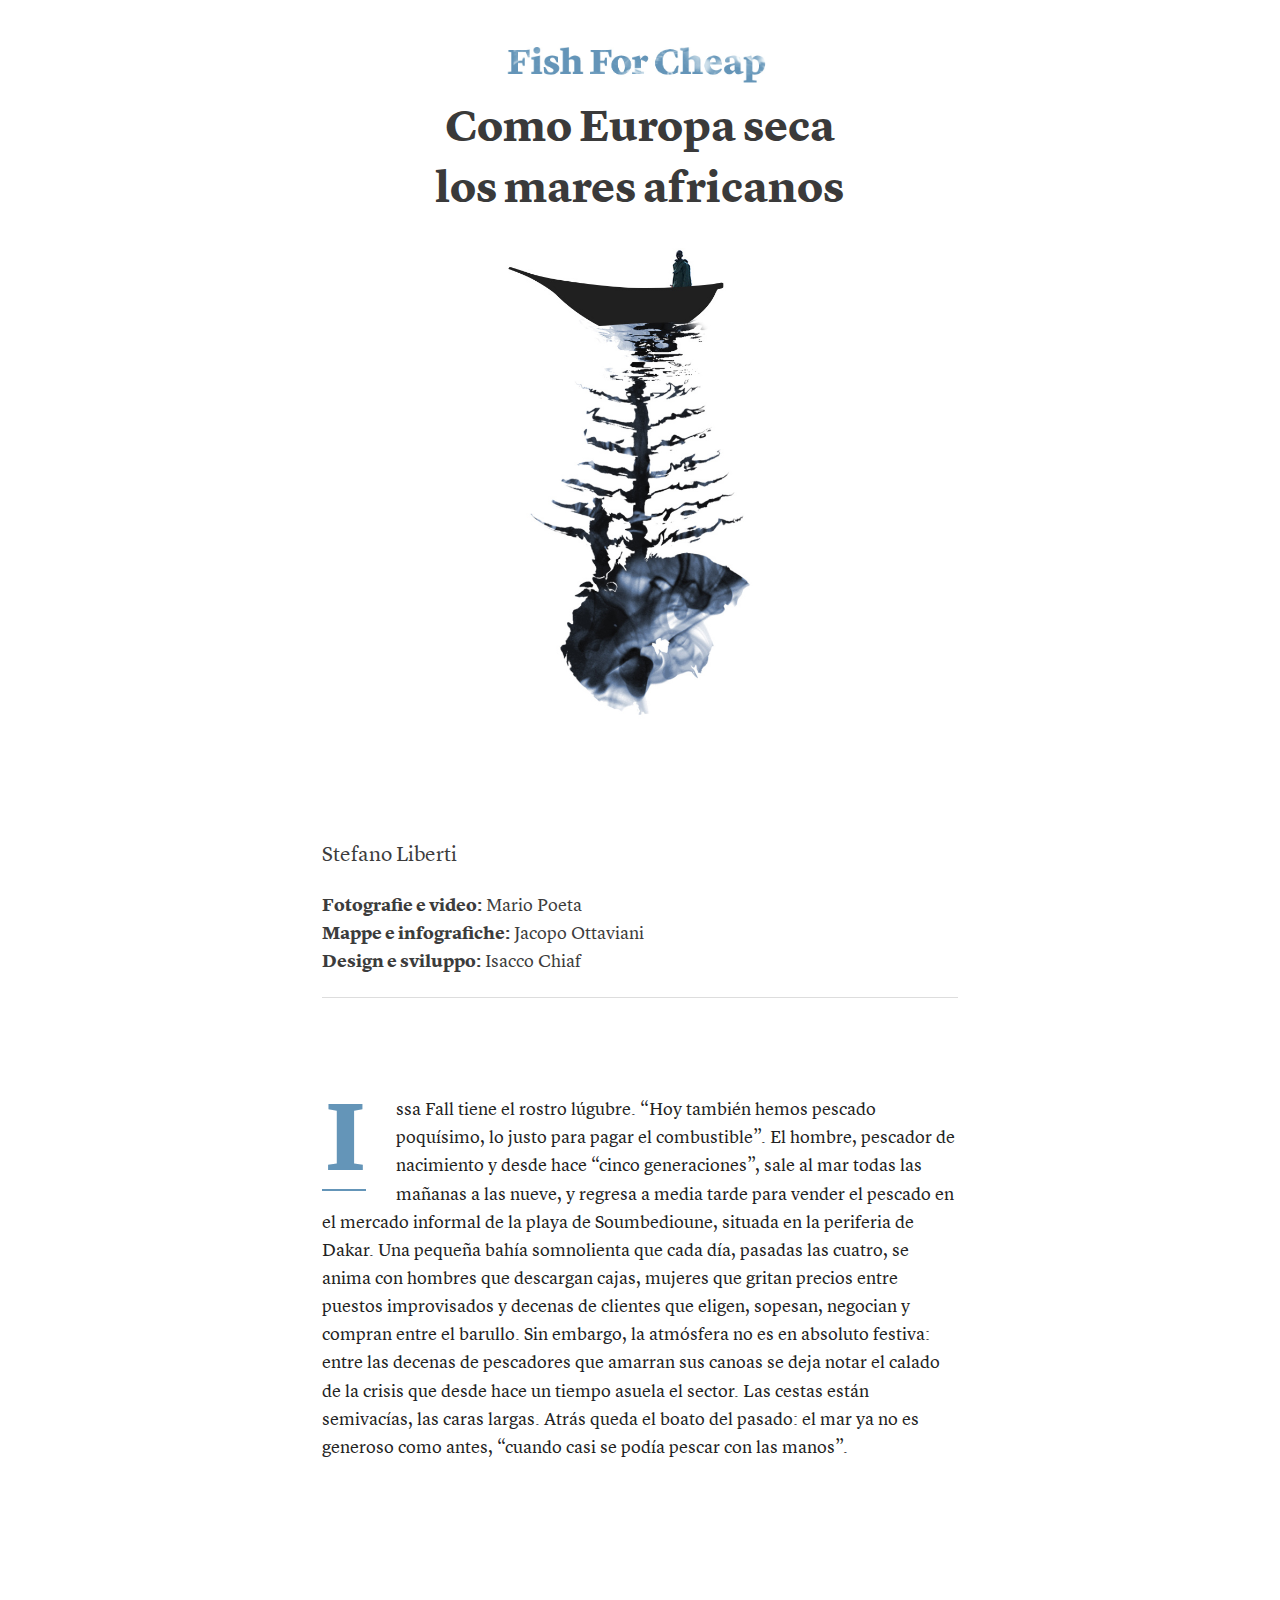
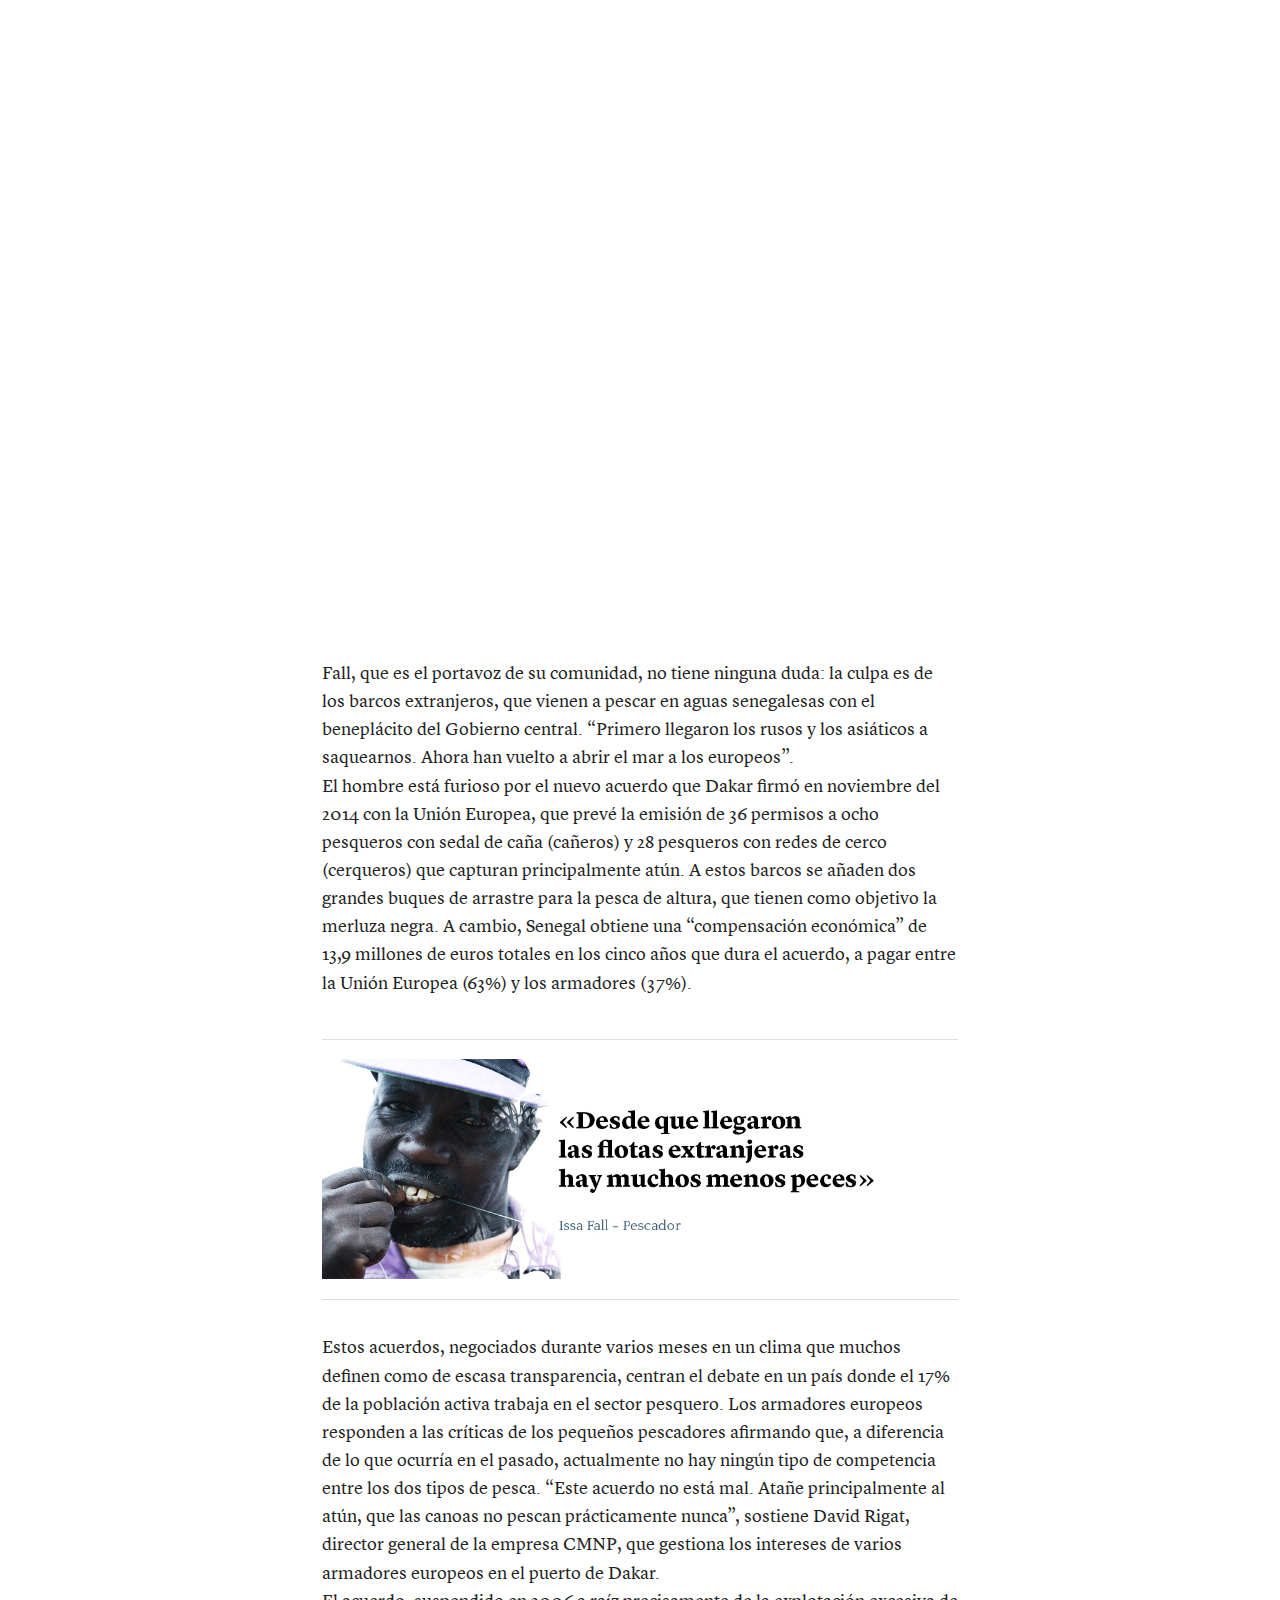
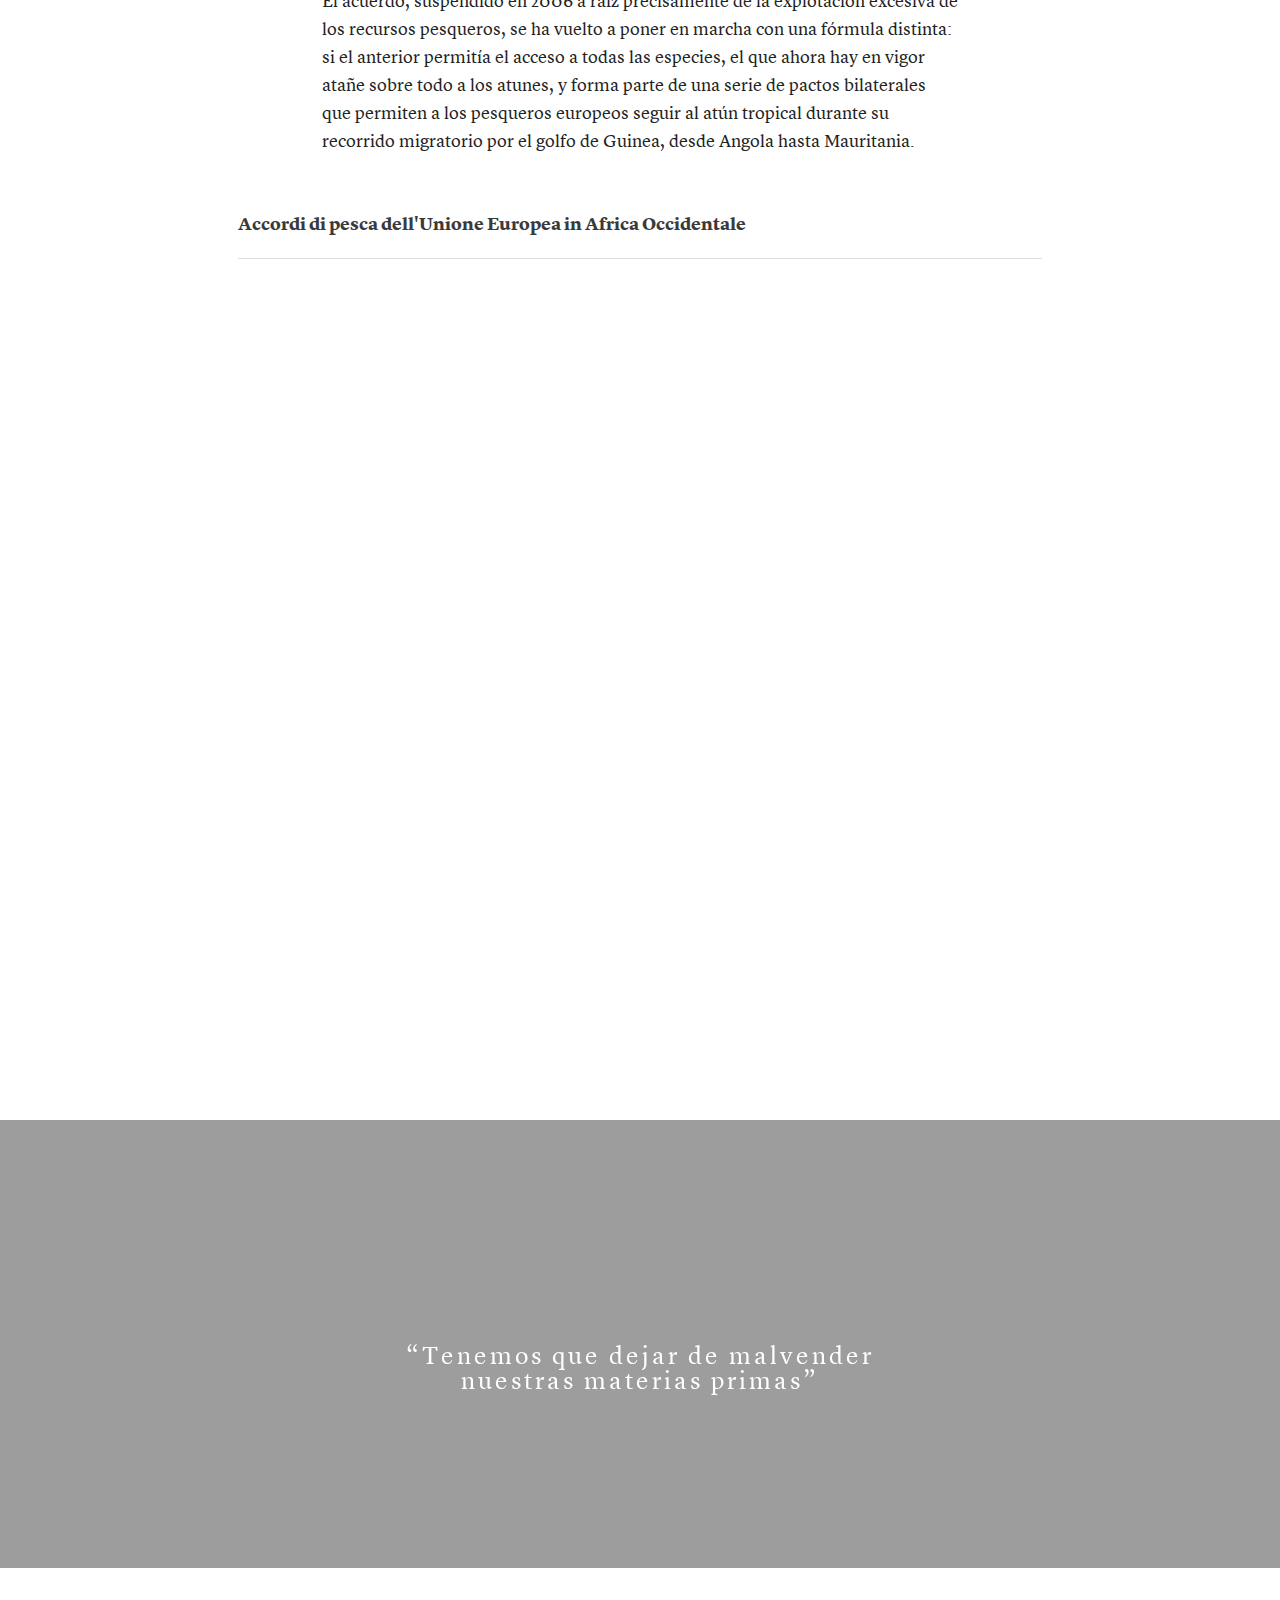
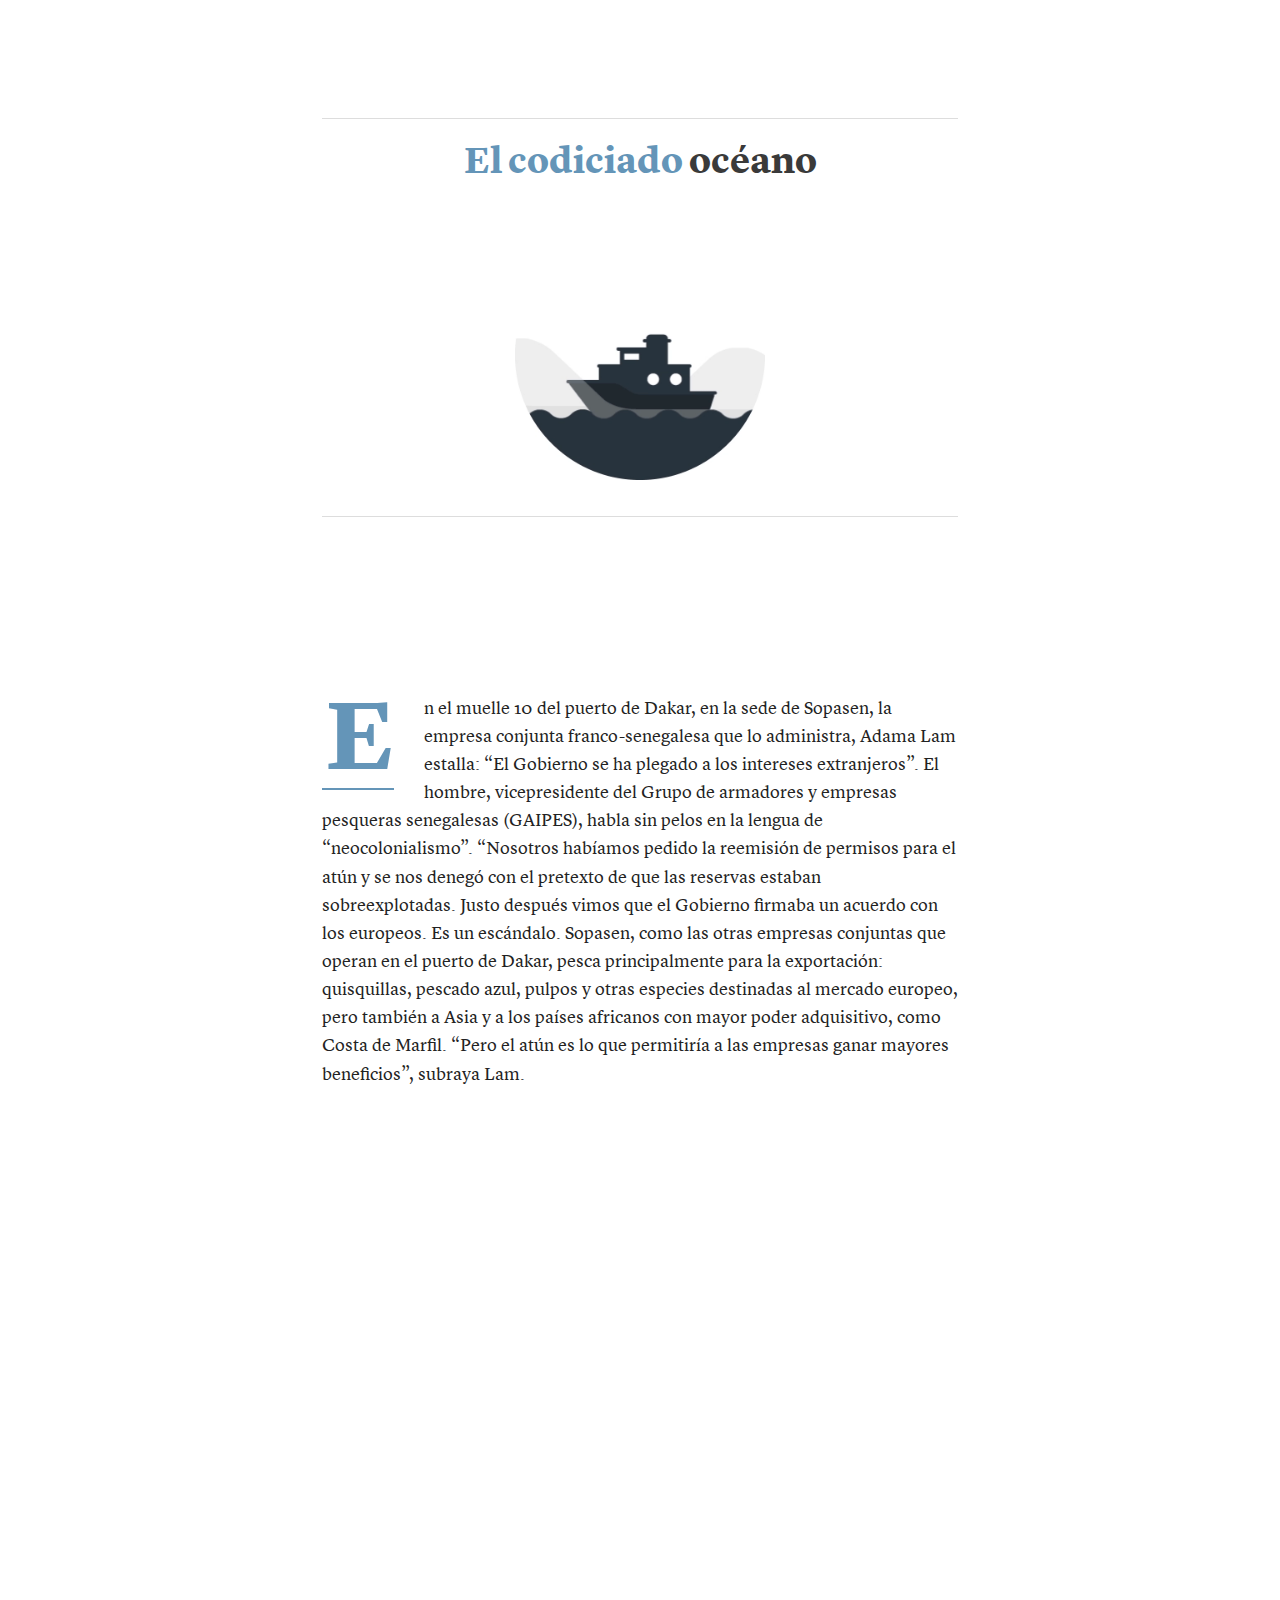
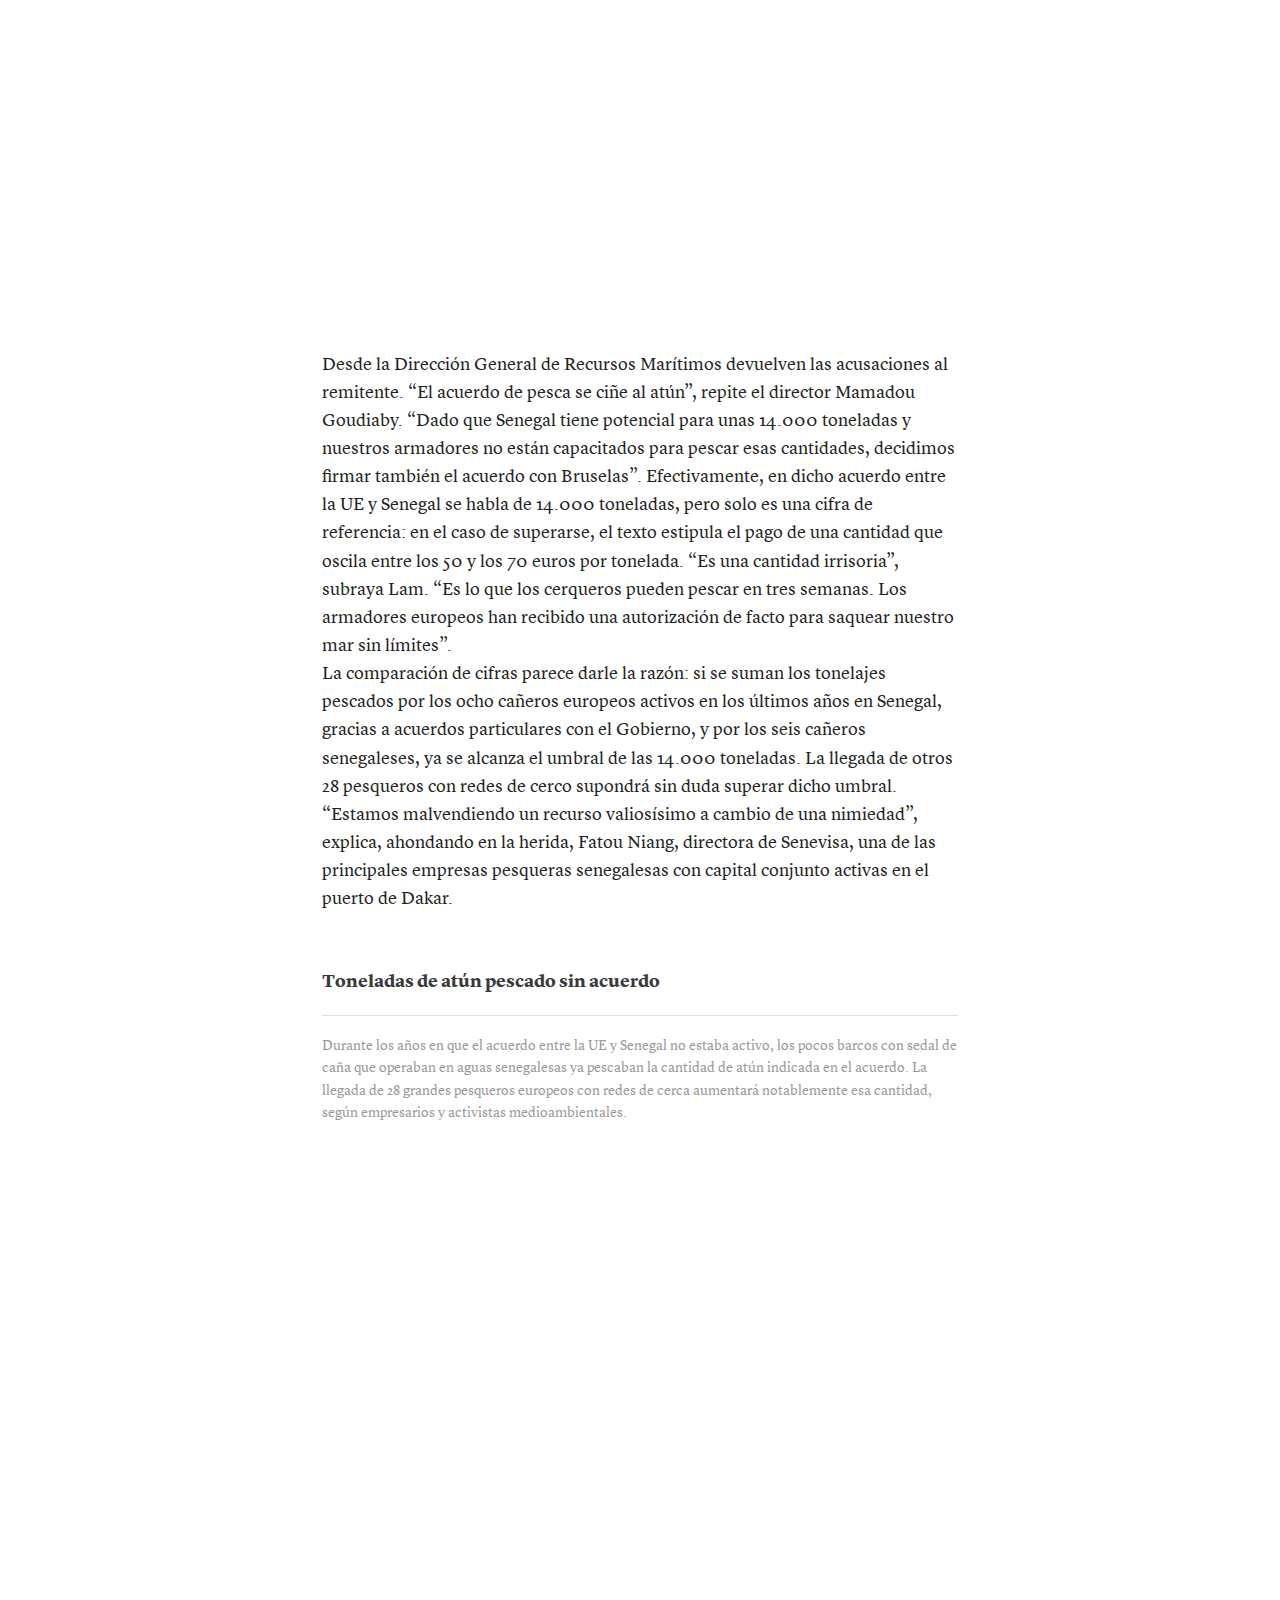
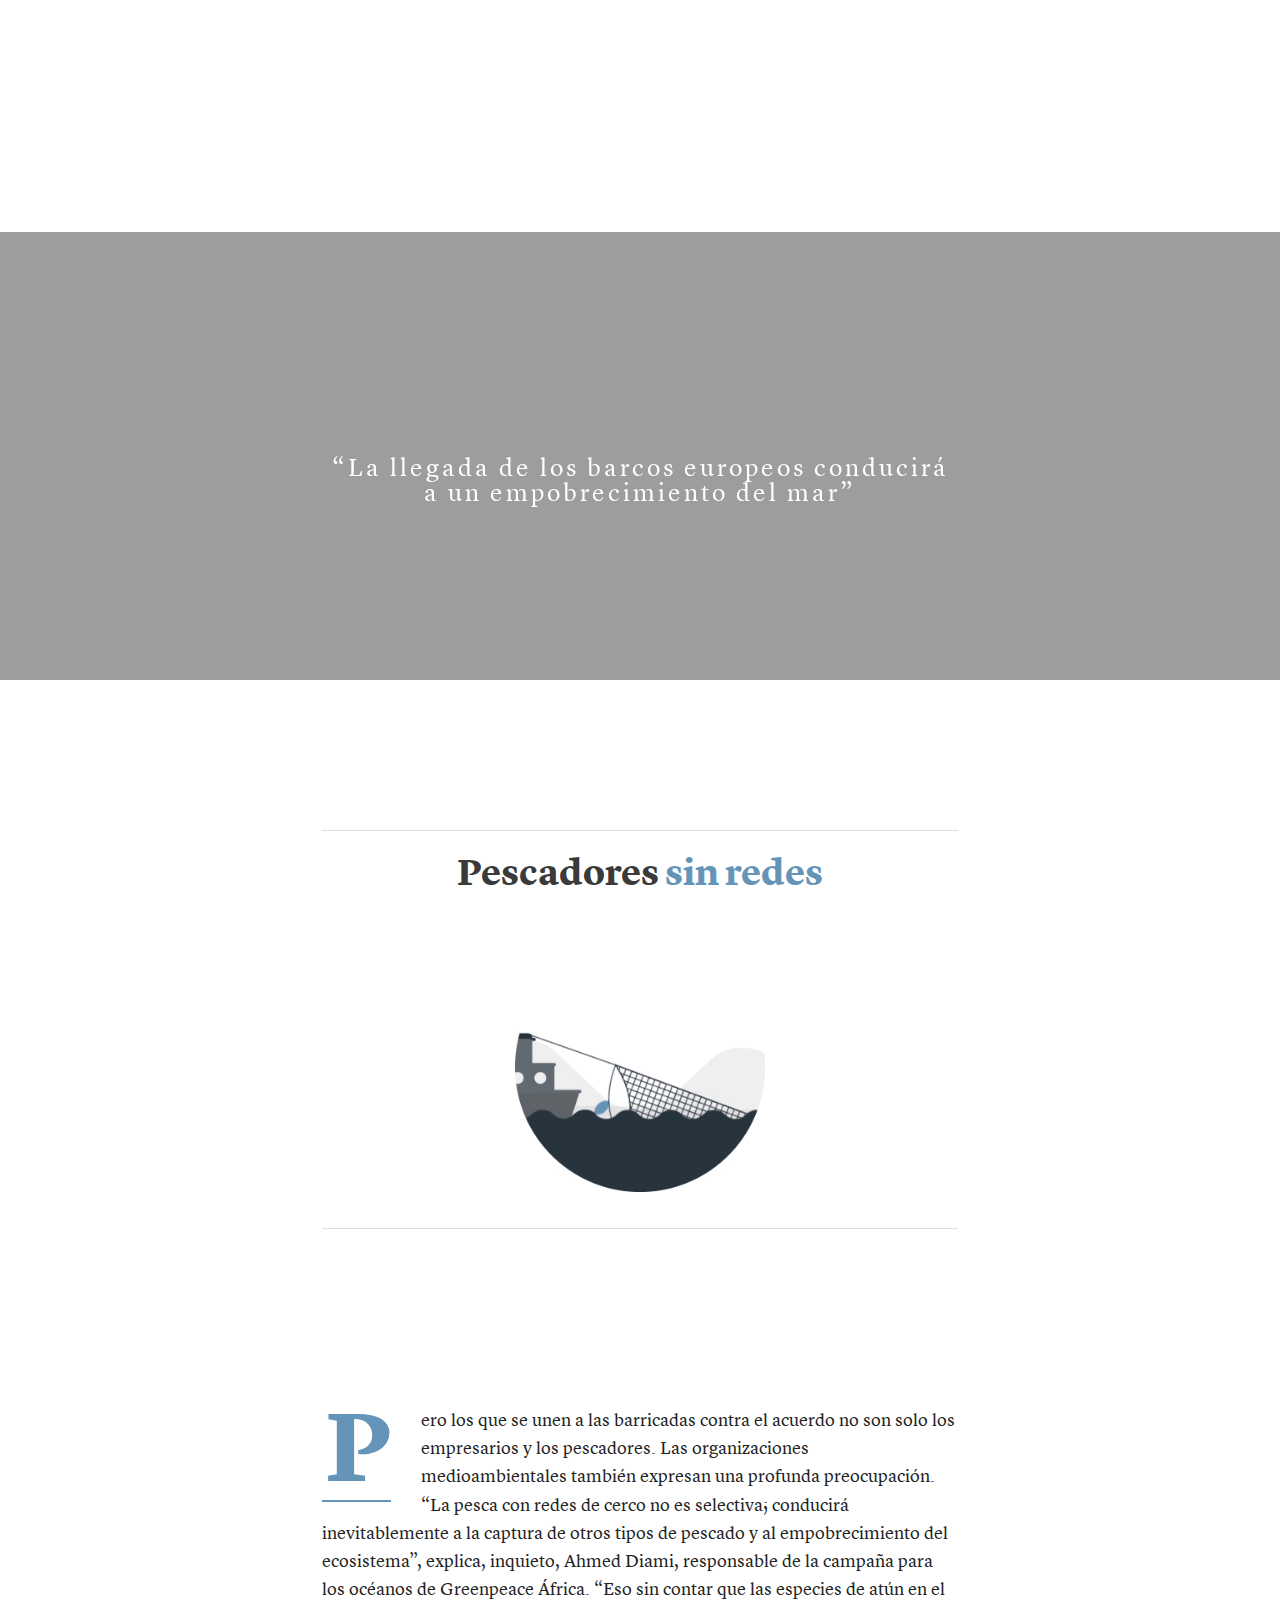
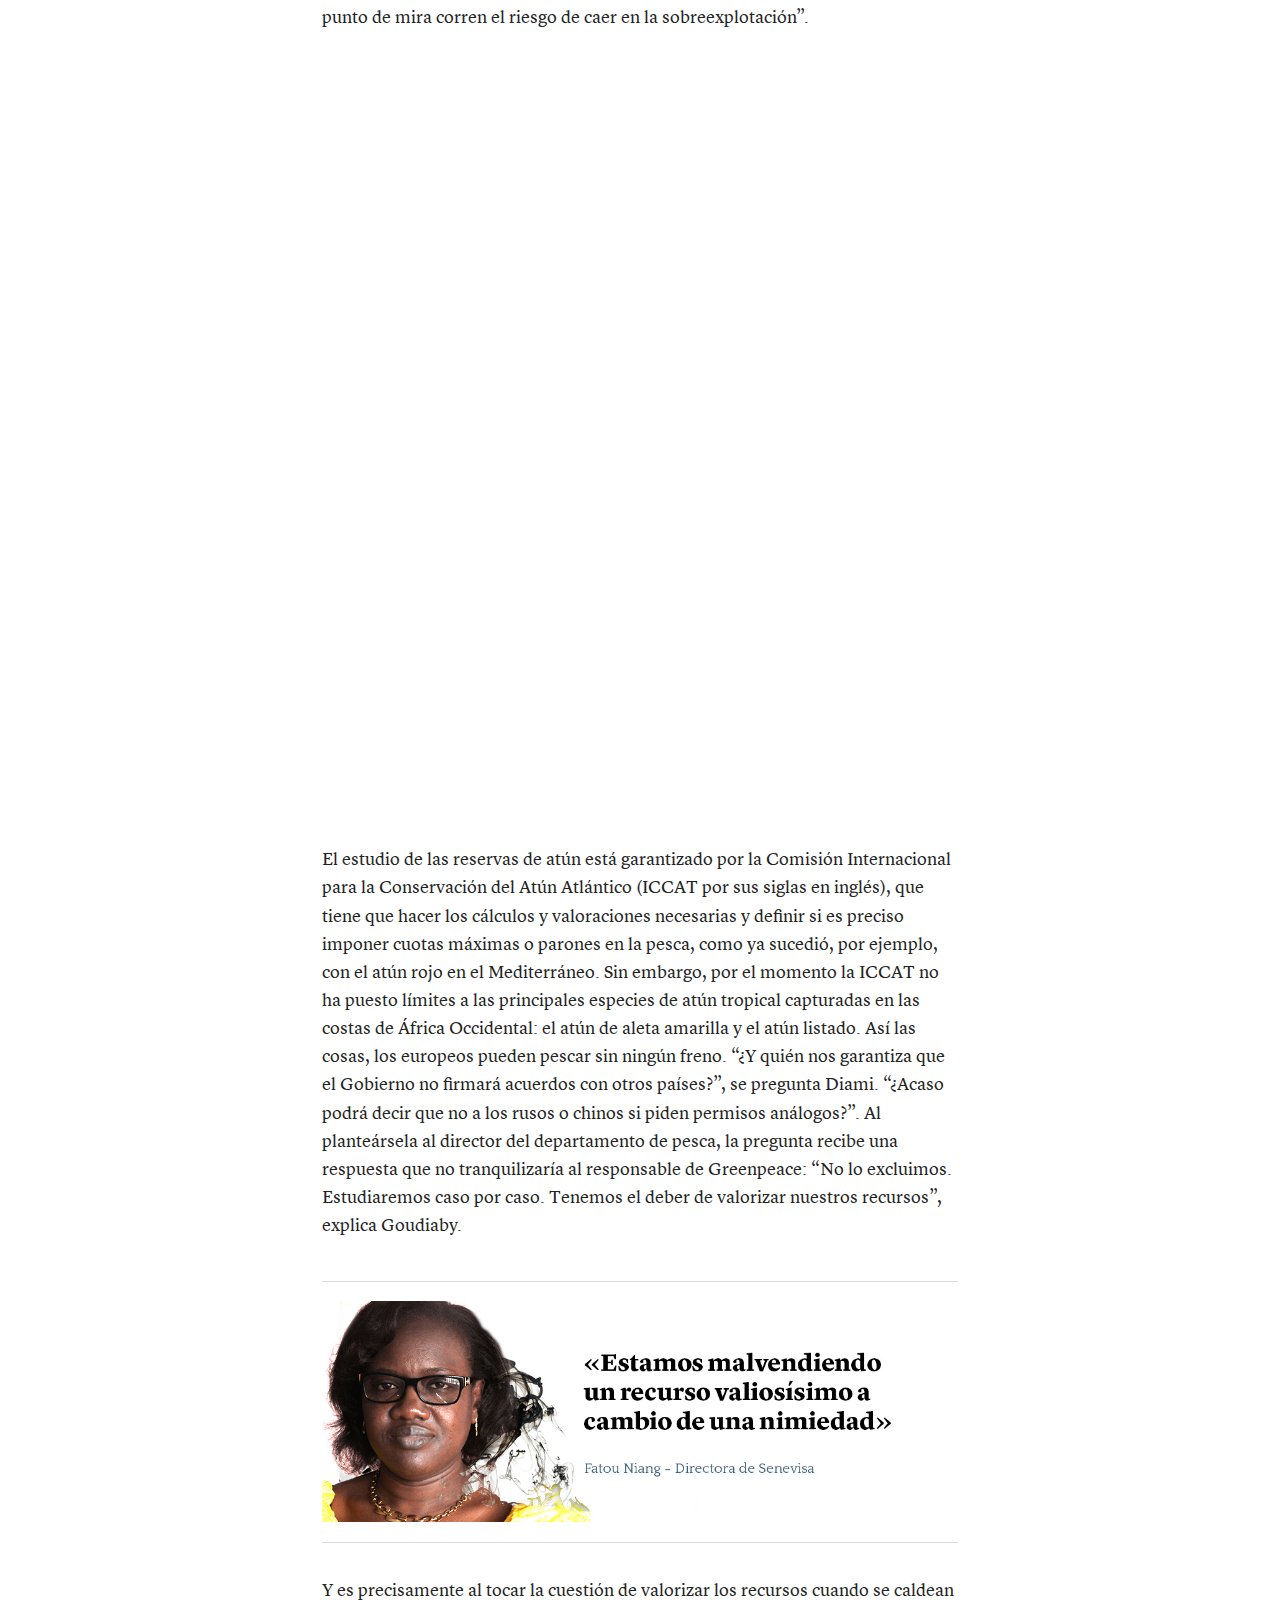
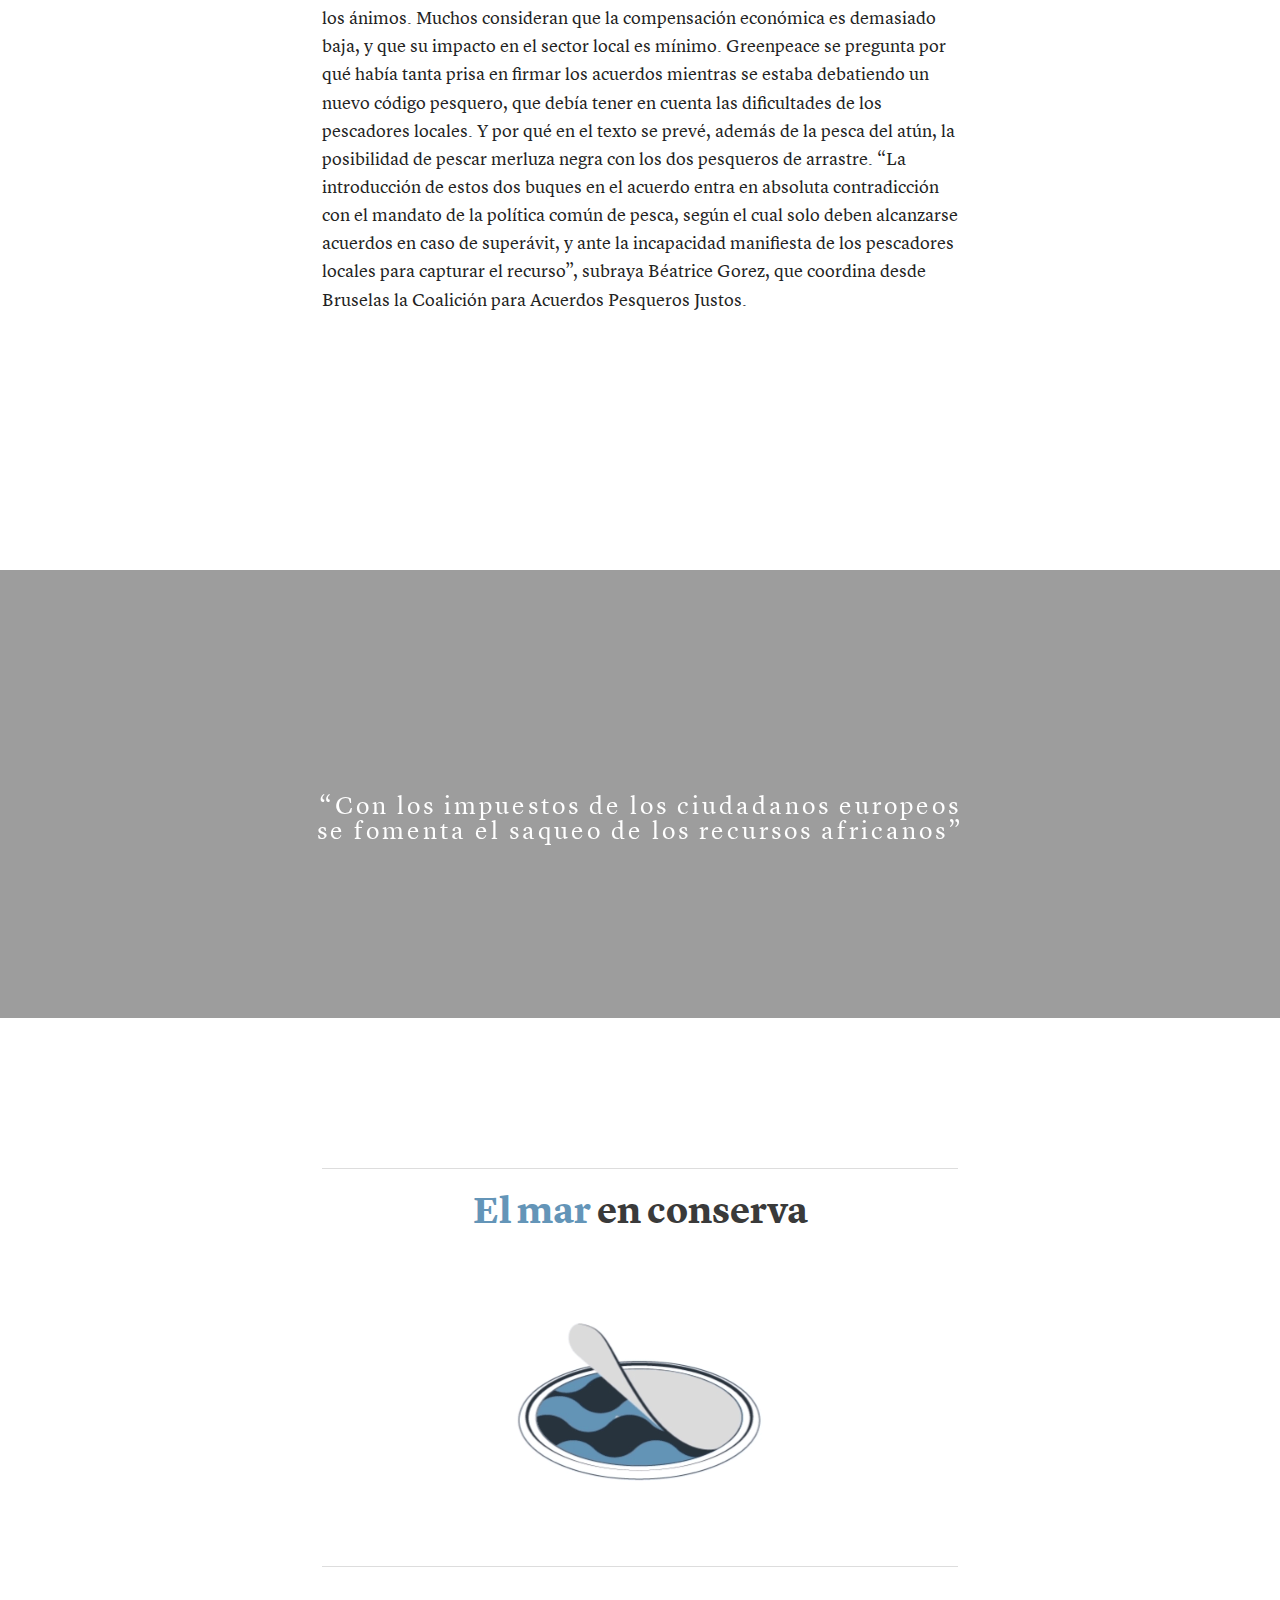
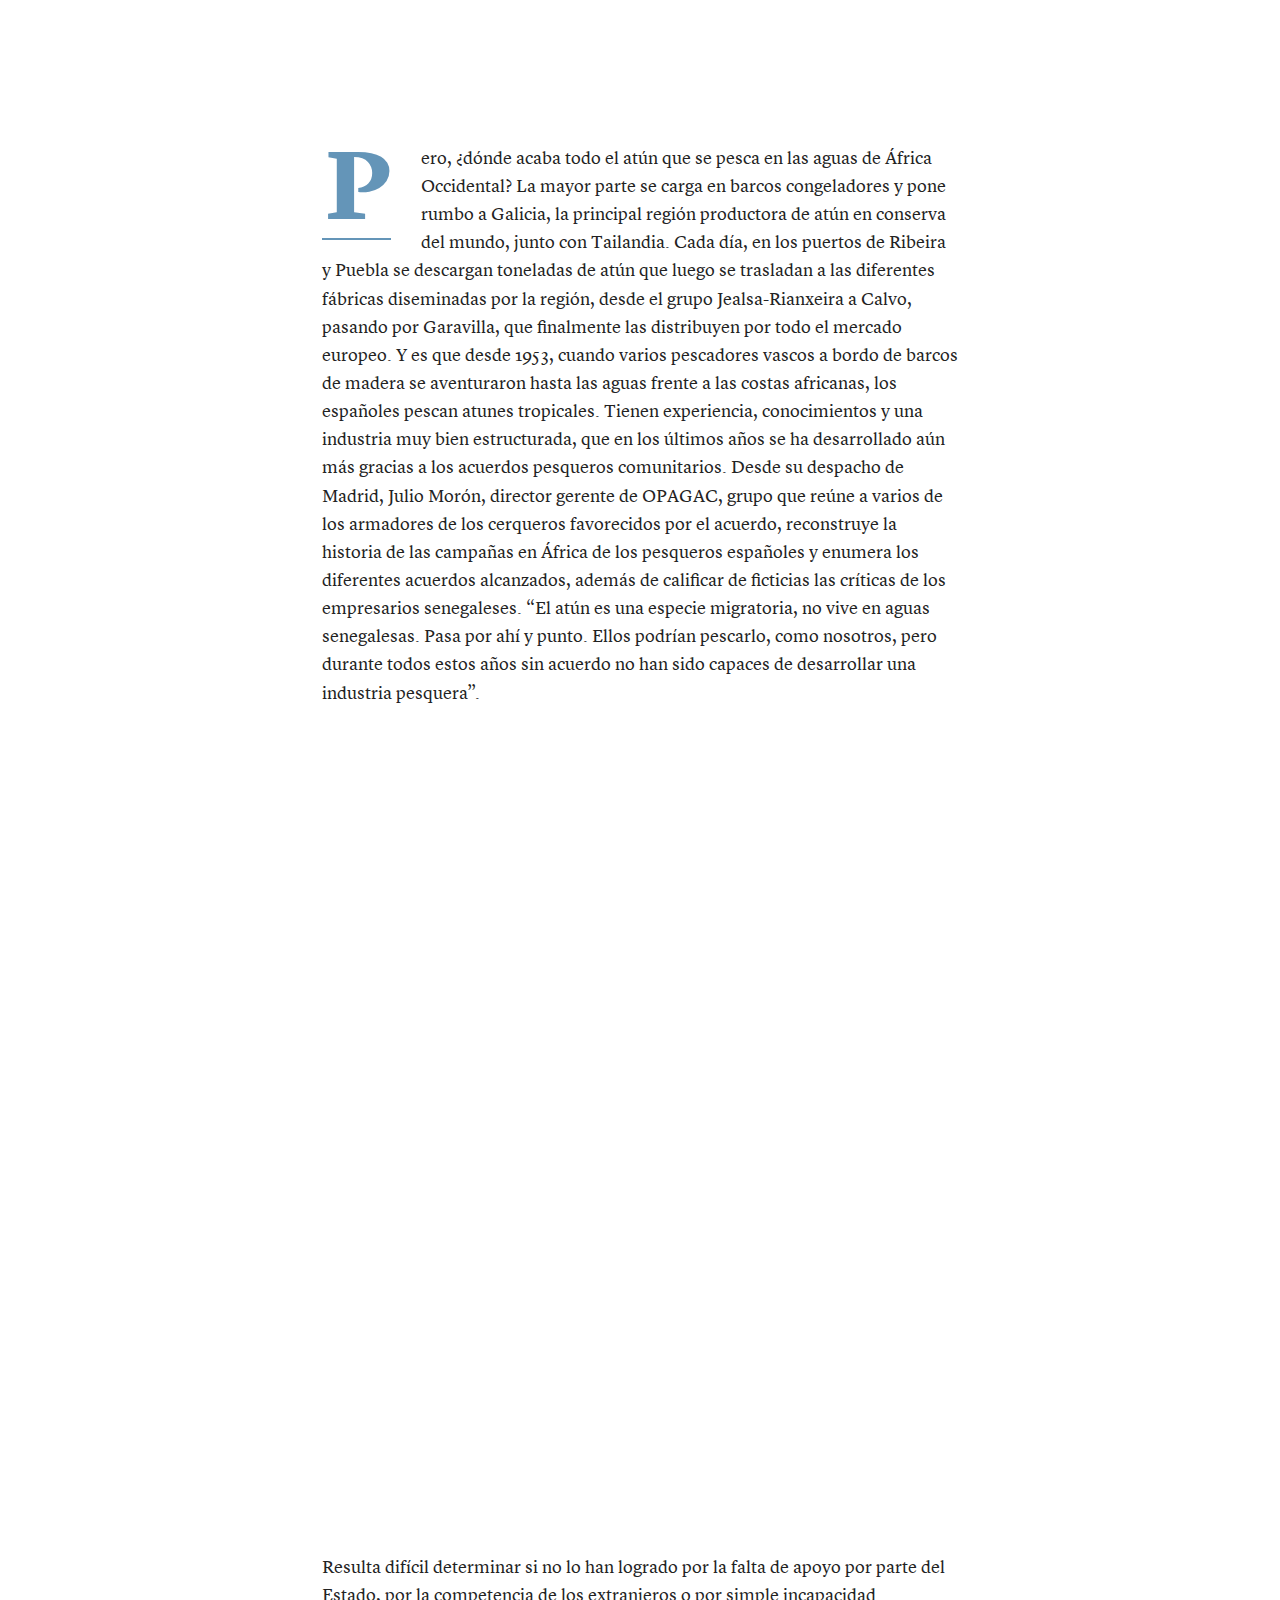
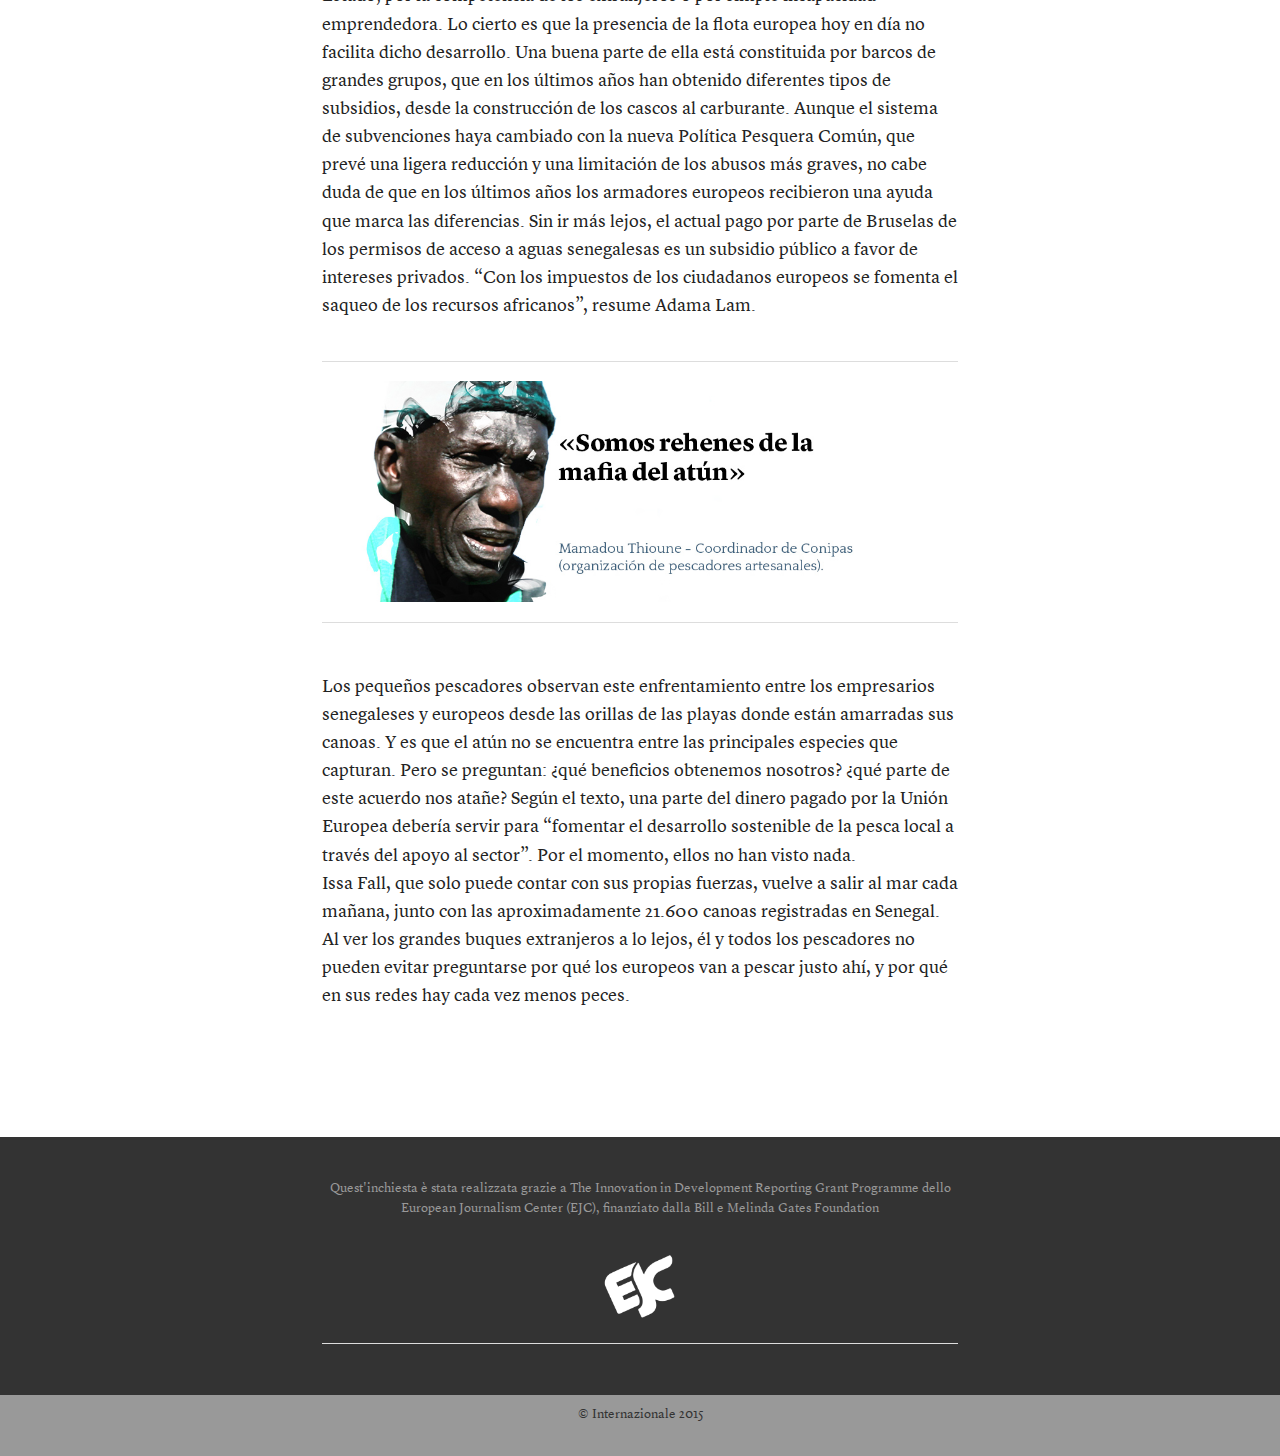
==== esp/index.html @ 4ae790e4 "jhbjhb" ====
<!doctype html>
<html class="no-js" lang="en">

<head>

    <!--[if lt IE 9]>
  	<script src="//cdnjs.cloudflare.com/ajax/libs/html5shiv/3.6.2/html5shiv.js"></script>
  	<script src="//s3.amazonaws.com/nwapi/nwmatcher/nwmatcher-1.2.5-min.js"></script>
  	<script src="//html5base.googlecode.com/svn-history/r38/trunk/js/selectivizr-1.0.3b.js"></script>
  	<script src="//cdnjs.cloudflare.com/ajax/libs/respond.js/1.1.0/respond.min.js"></script>
	<![endif]-->

    <meta charset="utf-8" />
    <meta name="viewport" content="width=device-width, initial-scale=1.0" />





    <title>Fish for Cheap</title>
    <meta name="Title" content="Fish for Cheap" />
    <meta name="og:title" content="Fish for Cheap" />
    <meta name="description" content="Gli accordi di pesca dell'Unione Europea in Africa Occidentale sono contestati sia dai pescatori locali che dagli ambientalisti, che li descrivono come neo-coloniali. Guarda il web-doc Fish for Cheap. Come l'Europa prosciuga i mari africani." />
    <meta name="og:description" content="Gli accordi di pesca dell'Unione Europea in Africa Occidentale sono contestati sia dai pescatori locali che dagli ambientalisti, che li descrivono come neo-coloniali. Guarda il web-doc Fish for Cheap. Come l'Europa prosciuga i mari africani." />
    <meta name="og:image" content="http://static.2014.internazionale.it/webdoc/fish/img/fb_poster.jpg" />
    <link rel="image_src" href="http://static.2014.internazionale.it/webdoc/fish/img/fb_poster.jpg" />
    <meta property="og:url" content="http://www.internazionale.it/webdoc/fish" />
    <meta name="keywords" content="fish,europe,investigation,journalism,grant,ejc,liberti,auvillain,ottaviani,chiaf">
    <meta name="robots" content="index,follow">

    <link rel="stylesheet" href="css/foundation.css" />
    <script src="js/modernizr.js"></script>
    <link href='http://fonts.googleapis.com/css?family=Quattrocento:400,700' rel='stylesheet' type='text/css'>
    <script src="js/jquery.js"></script>

    <link rel="stylesheet" href="css/font-awesome.min.css">
    <link rel="stylesheet" href="css/style.css">
    <link rel="stylesheet" href="css/font/stylesheet.css">
    <link rel="stylesheet" href="css/media-query.css">
    <link href="video-js/video-js.css" rel="stylesheet">
    <script src="video-js/video.js"></script>
    <style type="text/css">
        .vjs-default-skin .vjs-play-progress,
        .vjs-default-skin .vjs-volume-level {
            background-color: #6495b8
        }
        
        .vjs-default-skin .vjs-control-bar {
            font-size: 81%
        }

    </style>
    <script type="text/javascript">
        $(function() {
            $("#tomato01").click(
                function() {
                    $("#block").transition({
                        marginLeft: '5%'
                    }, 1000);
                });

            $("#tomato02").click(
                function() {
                    $("#block").transition({
                        marginLeft: '30%'
                    }, 1000);
                });

            $("#tomato03").click(
                function() {
                    $("#block").transition({
                        marginLeft: '55%'
                    }, 1000);
                });

            $("#tomato04").click(
                function() {
                    $("#block").transition({
                        marginLeft: '80%'
                    }, 1000);
                });
        });



        $(function() {
            var bar = $('#headerSlideContainer');
            var top = bar.css('top');
            $(window).scroll(function() {
                if ($(this).scrollTop() > 500) {
                    bar.stop().animate({
                        'top': '0px'
                    }, 500);
                } else {
                    bar.stop().animate({
                        'top': top
                    }, 500);
                }
            });
        });



        $(function() {
            var video = document.getElementById("video_1");
            $(window).scroll(function() {
                if ($(this).scrollTop() > 1 && $(this).scrollTop() < 90) {
                    video.play();
                }
                if ($(this).scrollTop() > 400) {
                    video.pause();
                }
            });
        });

        $(function() {
            $(".show").click(
                function() {
                    $(".overlay-Big").fadeIn();
                });
            $("#close").click(
                function() {
                    $(".overlay-Big").fadeOut();
                });
        });

    </script>


</head>

<body>
    <a id="top"></a>
    <div class="header overlay-Big">
        <a id="close"><img src="img/overlay-close.png" width="40px"> </a>
        <div class="overlay-first-band">
            <div class="row">
                <div class="medium-8 medium-centered columns">

                    <a id="ref_fb" href="http://www.facebook.com/sharer/sharer.php?s=100&amp;p[url]=http://www.internazionale.it/webdoc/fish/index.html&amp;p[images][0]=http://static.2014.internazionale.it/webdoc/fish/img/fb_poster.jpg&amp;p[title]=Creating Custom share buttons: Facebook, Twitter, Google+&amp;p[summary]=Build your custom share buttons from normal images with examples on each button" onclick="javascript:window.open(this.href, '', 'menubar=no,toolbar=no,resizable=no,scrollbars=no,height=400,width=600'); return false;">
                        <img src="img/social_fb_w.png" width="25"> </a>
                    <a id="ref_tw" href="http://twitter.com/home?status=Fish for Cheap. Come l'Europa prosciuga i mari africani Guarda il web documentario http://www.internazionale.it/webdoc/fish %23Fish4Cheap su @Internazionale" onclick="javascript:window.open(this.href, '', 'menubar=no,toolbar=no,resizable=no,scrollbars=no,height=400,width=600');return false;">
                        <img src="img/social_tw_w.png" width="25"> </a>



                    <h4 style="color:#fff">Fish for Cheap</h4>


                </div>

            </div>
        </div>

        <div class="overlay-second-band">
            <div class="row">
                <div class="medium-8 medium-centered columns">
                    <p>Un'inchiesta di <a href="https://twitter.com/abutiago" target="_blank">Stefano Liberti</a> realizzata grazie a The Innovation in Development Reporting Grant Programme dello European Journalism Center (EJC), finanziato dalla Bill e Melinda Gates Foundation.
                        <br />
                        <br /> Fotografie e video: Mario Poeta
                        <br /> Mappe e infografiche: <a href="http://twitter.com/JacopoOttaviani" target="_blank"> Jacopo Ottaviani</a>
                        <br /> Design e sviluppo: <a href="http://isaccochiaf.me" target="_blank">Isacco Chiaf</a>
                    </p>

                    <hr>
                    <p>Si ringrazia Greenpeace per le immagini della pesca di tonno in alto mare.</p>
                </div>

                <br />
                <!--
                  <div class="medium-12 medium-centered columns">
                      
                     <div class="small-4 columns"> <img src="img/logo_int_02.png" > </div> 
                     <div class="small-4 columns"><img src="img/logo_rfi_02.png"> </div>
                      <div class="small-4 columns"><img src="img/logo_alj_02.png"> </div>    
                      <br /> <br />
                  </div>
              -->
            </div>
        </div>
    </div>

    <div id="headerSlideContainer" class="target">
        <div id="row">
            <div id="logo-media">
                <a href="http://www.internazionale.it/">
                    <img src="img/logo_pais.png" width="295px"></a>
            </div>
            <div class="small-4 medium-centered columns hide-for-small">
                <center>
                    <h4>Fish For Cheap</h4></center>
            </div>
            <div class="small-2 columns show-for-small">
                <img class="show" src="img/social_open.png" width="25">
            </div>
        </div>

        <div class="hide-for-small buttons-social">



            <a id="ref_fb" href="http://www.facebook.com/sharer/sharer.php?s=100&amp;p[url]=http://www.internazionale.it/webdoc/fish/index.html&amp;p[images][0]=http://static.2014.internazionale.it/webdoc/fish/img/fb_poster.jpg&amp;p[title]=Creating Custom share buttons: Facebook, Twitter, Google+&amp;p[summary]=Build your custom share buttons from normal images with examples on each button" onclick="javascript:window.open(this.href, '', 'menubar=no,toolbar=no,resizable=no,scrollbars=no,height=400,width=600'); return false;">
                <img src="img/social_fb_w.png" width="25"> </a>

            <a id="ref_tw" href="http://twitter.com/home?status=Fish for Cheap. Come l'Europa prosciuga i mari africani Guarda il web documentario http://www.internazionale.it/webdoc/fish %23Fish4Cheap su @Internazionale" onclick="javascript:window.open(this.href, '', 'menubar=no,toolbar=no,resizable=no,scrollbars=no,height=400,width=600');return false;">
                <img src="img/social_tw.png" onmouseover="this.src='img/social_tw_h.png';" onmouseout="this.src='img/social_tw.png';" width="25"> </a>


            <img src="img/social_ab.png" class="show" onmouseover="this.src='img/social_ab_h.png';" onmouseout="this.src='img/social_ab.png';" width="70">
        </div>
    </div>

    <div id="row">
        <br />
        <br />
        <div class="medium-3 medium-centered columns">
            <center><img src="img/logo.jpg"></center>

        </div>
        <div class="medium-8 medium-centered columns">
            <h1 style="text-align:center;">Como Europa seca<br> 
los mares africanos</h1>
        </div>




        <!------------------------------------------------------------  logo   -->


        <div class="row">
            <div class="medium-4 medium-centered columns">
                <img src="img/poster.jpg">
            </div>
        </div>





        <div class="row">
            <br />
            <br />
            <br />
            <br />
            <br />
            <br />
            <div class="medium-8 medium-centered columns">
                <p id="small-text">Stefano Liberti
                    <br />
                </p>
                <p id="small-text-name">
                    <b>Fotografie e video:</b> Mario Poeta
                    <br />
                    <b>Mappe e infografiche:</b> Jacopo Ottaviani
                    <br />
                    <b>Design e sviluppo:</b> Isacco Chiaf

                </p>
                <hr>
                <br />
                <br />
                <br />
                <br />
                <br />
                <p> <span class="firstcharacter">I</span>ssa Fall tiene el rostro lúgubre. “Hoy también hemos pescado poquísimo, lo justo para pagar el combustible”. El hombre, pescador de nacimiento y desde hace “cinco generaciones”, sale al mar todas las mañanas a las nueve, y regresa a media tarde para vender el pescado en el mercado informal de la playa de Soumbedioune, situada en la periferia de Dakar. Una pequeña bahía somnolienta que cada día, pasadas las cuatro, se anima con hombres que descargan cajas, mujeres que gritan precios entre puestos improvisados y decenas de clientes que eligen, sopesan, negocian y compran entre el barullo. Sin embargo, la atmósfera no es en absoluto festiva: entre las decenas de pescadores que amarran sus canoas se deja notar el calado de la crisis que desde hace un tiempo asuela el sector. Las cestas están semivacías, las caras largas. Atrás queda el boato del pasado: el mar ya no es generoso como antes, “cuando casi se podía pescar con las manos”.
                    <br />
                </p>

                <br />
                <br />
                <br />
                <br />
                <br />
            </div>
        </div>

        <!------------------------------------------------------------  video   -->


        <div class="row">
            <div class="flex-video widescreen vimeo">
                <iframe src="https://player.vimeo.com/video/143688821" width="500" height="280" frameborder="0" webkitallowfullscreen mozallowfullscreen allowfullscreen></iframe>
            </div>
        </div>


        <!------------------------------------------------------------  video   -->


        <div class="row">

            <br />
            <br />

            <div class="medium-8 medium-centered columns">
                <br />
                <br />
                <br />
                <br />
                <br />

                <p>
                    Fall, que es el portavoz de su comunidad, no tiene ninguna duda: la culpa es de los barcos extranjeros, que vienen a pescar en aguas senegalesas con el beneplácito del Gobierno central. “Primero llegaron los rusos y los asiáticos a saquearnos. Ahora han vuelto a abrir el mar a los europeos”.

                    <br /> El hombre está furioso por el nuevo acuerdo que Dakar firmó en noviembre del 2014 con la Unión Europea, que prevé la emisión de 36 permisos a ocho pesqueros con sedal de caña (cañeros) y 28 pesqueros con redes de cerco (cerqueros) que capturan principalmente atún. A estos barcos se añaden dos grandes buques de arrastre para la pesca de altura, que tienen como objetivo la merluza negra. A cambio, Senegal obtiene una “compensación económica” de 13,9 millones de euros totales en los cinco años que dura el acuerdo, a pagar entre la Unión Europea (63%) y los armadores (37%).

                </p>
            </div>
        </div>

        <!-- ---------------------------------------------------------Image Caption -->
        <div class="row hide-for-small">
            <div class="medium-8 medium-centered columns">
                <hr>
                <img src="img/citation_01_it.jpg">
                <hr>
            </div>
        </div>
        <!-- ---------------------------------------------------------Image Caption -->

        <div class="row show-for-small-only">
            <div class="medium-8 medium-centered columns">
                <hr>
                <img src="img/citation_01_it_m.jpg">
                <hr>
            </div>
        </div>
        <!-- ---------------------------------------------------------Image Caption -->

        <div class="row">
            <div class="medium-8 medium-centered columns">
                <br />
                <p>
                    Estos acuerdos, negociados durante varios meses en un clima que muchos definen como de escasa transparencia, centran el debate en un país donde el 17% de la población activa trabaja en el sector pesquero. Los armadores europeos responden a las críticas de los pequeños pescadores afirmando que, a diferencia de lo que ocurría en el pasado, actualmente no hay ningún tipo de competencia entre los dos tipos de pesca. “Este acuerdo no está mal. Atañe principalmente al atún, que las canoas no pescan prácticamente nunca”, sostiene David Rigat, director general de la empresa CMNP, que gestiona los intereses de varios armadores europeos en el puerto de Dakar.
                    <br /> El acuerdo, suspendido en 2006 a raíz precisamente de la explotación excesiva de los recursos pesqueros, se ha vuelto a poner en marcha con una fórmula distinta: si el anterior permitía el acceso a todas las especies, el que ahora hay en vigor atañe sobre todo a los atunes, y forma parte de una serie de pactos bilaterales que permiten a los pesqueros europeos seguir al atún tropical durante su recorrido migratorio por el golfo de Guinea, desde Angola hasta Mauritania.



                </p>
                <br />
                <br />
            </div>
        </div>

        <div class="row">
            <div class="medium-10 medium-centered columns">
                <h5>Accordi di pesca dell'Unione Europea in Africa Occidentale</h5>
                <hr>

                <!-----------------------------------------------------------------------     MAPPA  -------------------- -->
                <iframe class="hide-for-small" width='100%' height='580' frameborder='0' src='https://internazionale.cartodb.com/viz/8a25f284-56e1-11e5-be3b-0e9d821ea90d/embed_map' allowfullscreen webkitallowfullscreen mozallowfullscreen oallowfullscreen msallowfullscreen></iframe>
                <!-----------------------------------------------------------------------     MAPPA  -------------------- -->

                <img class="show-for-small-only" src="img/map_mobile.jpg">

            </div>
            <br />
            <br />
            <br />
            <br />
            <br />
            <br />
            <br />
        </div>

        <!-- -----------------------------------------------------------------         PARALLAX -->
        <div class="header">
            <div class="cont hide-for-touch">
                <div class="parallax overlay" id="parallax-01">
                    <q>Tenemos que dejar de malvender<br>nuestras materias primas</q>
                </div>
            </div>
        </div>

        <!-- -----------------------------------------------------------------         PARALLAX -->

        <!-- -----------------------------------------------------------------         PARALLAX -->
        <div class="header">
            <div class="cont show-for-touch">
                <img src="img/ch_01_parallax.jpg">
            </div>
        </div>

        <!-- -----------------------------------------------------------------         PARALLAX -->





        <!-------------------Chapter 02---------------------------------------------------->



        <div class="row">
            <br />
            <br />
            <br />
            <br />
            <br />
            <br />
            <div class="medium-8 small-centered columns ">
                <center>
                    <hr>
                    <h2><strong>El codiciado</strong> océano</h2>
                    <br/>
                    <br/>
                    <img src="img/boat.gif" width="250px">
                    <br/>
                    <br/>

                    <hr>
                </center>
            </div>
        </div>

        <div class="row">
            <div class="medium-8 large-centered columns">
                <br />
                <br />
                <br />
                <br />
                <br />
                <br />
            </div>
        </div>


        <div class="row">
            <div class="medium-8 medium-centered columns">
                <br />
                <br />
                <br />
                <br />
                <p> <span class="firstcharacter">E</span>n el muelle 10 del puerto de Dakar, en la sede de Sopasen, la empresa conjunta franco-senegalesa que lo administra, Adama Lam estalla: “El Gobierno se ha plegado a los intereses extranjeros”. El hombre, vicepresidente del Grupo de armadores y empresas pesqueras senegalesas (GAIPES), habla sin pelos en la lengua de “neocolonialismo”. “Nosotros habíamos pedido la reemisión de permisos para el atún y se nos denegó con el pretexto de que las reservas estaban sobreexplotadas. Justo después vimos que el Gobierno firmaba un acuerdo con los europeos. Es un escándalo. Sopasen, como las otras empresas conjuntas que operan en el puerto de Dakar, pesca principalmente para la exportación: quisquillas, pescado azul, pulpos y otras especies destinadas al mercado europeo, pero también a Asia y a los países africanos con mayor poder adquisitivo, como Costa de Marfil. “Pero el atún es lo que permitiría a las empresas ganar mayores beneficios”, subraya Lam.

                </p>
                <br />
                <br />
                <br />
                <br />
                <br />
                <br />
                <br />
                <br />
            </div>
        </div>

        <!------------------------------------------------------------ video -->


        <div class="row">
            <div class="flex-video widescreen vimeo">
                <iframe src="https://player.vimeo.com/video/143688824" width="500" height="280" frameborder="0" webkitallowfullscreen mozallowfullscreen allowfullscreen></iframe>
            </div>
        </div>

        <!------------------------------------------------------------  video   -->

        <div class="row">
            <div class="medium-8 medium-centered columns">
                <br />
                <br />
                <br />
                <br />
                <br />
                <br />
                <br />
                <br />
                <p>
                    Desde la Dirección General de Recursos Marítimos devuelven las acusaciones al remitente. “El acuerdo de pesca se ciñe al atún”, repite el director Mamadou Goudiaby. “Dado que Senegal tiene potencial para unas 14.000 toneladas y nuestros armadores no están capacitados para pescar esas cantidades, decidimos firmar también el acuerdo con Bruselas”. Efectivamente, en dicho acuerdo entre la UE y Senegal se habla de 14.000 toneladas, pero solo es una cifra de referencia: en el caso de superarse, el texto estipula el pago de una cantidad que oscila entre los 50 y los 70 euros por tonelada. “Es una cantidad irrisoria”, subraya Lam. “Es lo que los cerqueros pueden pescar en tres semanas. Los armadores europeos han recibido una autorización de facto para saquear nuestro mar sin límites”.
                    <br /> La comparación de cifras parece darle la razón: si se suman los tonelajes pescados por los ocho cañeros europeos activos en los últimos años en Senegal, gracias a acuerdos particulares con el Gobierno, y por los seis cañeros senegaleses, ya se alcanza el umbral de las 14.000 toneladas. La llegada de otros 28 pesqueros con redes de cerco supondrá sin duda superar dicho umbral. “Estamos malvendiendo un recurso valiosísimo a cambio de una nimiedad”, explica, ahondando en la herida, Fatou Niang, directora de Senevisa, una de las principales empresas pesqueras senegalesas con capital conjunto activas en el puerto de Dakar.


                </p>
                <br />
                <br />
            </div>
        </div>

        <!-------------------------------GRAPH 01----------------------------------------------------------------->

        <div class="row">
            <div class="medium-8 medium-centered columns">
                <h5>Toneladas de atún pescado sin acuerdo</h5>
                <hr>
                <p style="font-size:14px; color:#999">
                    Durante los años en que el acuerdo entre la UE y Senegal no estaba activo, los pocos barcos con sedal de caña que operaban en aguas senegalesas ya pescaban la cantidad de atún indicada en el acuerdo. La llegada de 28 grandes pesqueros europeos con redes de cerca aumentará notablemente esa cantidad, según empresarios y activistas medioambientales.
                </p>
            </div>
        </div>

        <div class="row">
            <div class="medium-10 medium-centered columns">
                <div class="large-12 columns">
                    <div class="flex-video">
                        <!-- -----------------------------------------------------------------------        GRAFICO  ----- -->
                        <iframe src="//d1xmhrieqbl688.cloudfront.net/ZTCd2/1/" frameborder="0" allowtransparency="true" allowfullscreen="allowfullscreen" webkitallowfullscreen="webkitallowfullscreen" mozallowfullscreen="mozallowfullscreen" oallowfullscreen="oallowfullscreen" msallowfullscreen="msallowfullscreen" width="100%" height="440"></iframe>
                        <!-- -----------------------------------------------------------------------        GRAFICO  ----- -->
                        <br />
                        <br />
                        <br />
                        <br />
                        <br />
                    </div>
                </div>
            </div>
        </div>

        <!-- -----------------------------------------------------------------         PARALLAX -->

        <div class="header">
            <div class="cont hide-for-touch">
                <div class="parallax overlay" id="parallax-02">
                    <q>La llegada de los barcos europeos conducirá<br />a un empobrecimiento del mar</q>
                </div>
            </div>
        </div>

        <!-- -----------------------------------------------------------------         PARALLAX -->
        <!-- -----------------------------------------------------------------         PARALLAX -->
        <div class="header">
            <div class="cont show-for-touch">
                <img src="img/ch_02_parallax.jpg">
            </div>
        </div>

        <!-- -----------------------------------------------------------------         PARALLAX -->






        <!-------------------Chapter 03---------------------------------------------------->



        <div class="row ">
            <br />
            <br />
            <br />
            <br />
            <br />
            <br />
            <div class="medium-8 small-centered columns ">
                <center>
                    <hr>
                    <h2>Pescadores <strong>sin redes</strong></h2>
                    <br/>
                    <br/>
                    <img src="img/rete.gif" width="250px">
                    <br/>
                    <br/>

                    <hr>
                </center>
            </div>
        </div>

        <div class="row">
            <div class="medium-8 large-centered columns">
                <br />
                <br />
                <br />
                <br />
                <br />
                <br />
            </div>
        </div>

        <div class="row">
            <div class="medium-8 medium-centered columns">
                <br />
                <br />
                <br />
                <br />
                <p> <span class="firstcharacter">P</span>ero los que se unen a las barricadas contra el acuerdo no son solo los empresarios y los pescadores. Las organizaciones medioambientales también expresan una profunda preocupación. “La pesca con redes de cerco no es selectiva; conducirá inevitablemente a la captura de otros tipos de pescado y al empobrecimiento del ecosistema”, explica, inquieto, Ahmed Diami, responsable de la campaña para los océanos de Greenpeace África. “Eso sin contar que las especies de atún en el punto de mira corren el riesgo de caer en la sobreexplotación”.
                </p>
                <br />
                <br />
                <br />
                <br />
                <br />
            </div>
        </div>

        <!------------------------------------------------------------ video -->


        <div class="row">
            <div class="flex-video widescreen vimeo">
                <iframe src="https://player.vimeo.com/video/143688823" width="500" height="281" frameborder="0" webkitallowfullscreen mozallowfullscreen allowfullscreen></iframe>
            </div>
        </div>


        <!------------------------------------------------------------  video   -->

        <div class="row">
            <div class="medium-8 medium-centered columns">
                <br />
                <br />
                <br />
                <br />
                <br />
                <br />
                <br />
                <br />
                <p> El estudio de las reservas de atún está garantizado por la Comisión Internacional para la Conservación del Atún Atlántico (ICCAT por sus siglas en inglés), que tiene que hacer los cálculos y valoraciones necesarias y definir si es preciso imponer cuotas máximas o parones en la pesca, como ya sucedió, por ejemplo, con el atún rojo en el Mediterráneo. Sin embargo, por el momento la ICCAT no ha puesto límites a las principales especies de atún tropical capturadas en las costas de África Occidental: el atún de aleta amarilla y el atún listado. Así las cosas, los europeos pueden pescar sin ningún freno. “¿Y quién nos garantiza que el Gobierno no firmará acuerdos con otros países?”, se pregunta Diami. “¿Acaso podrá decir que no a los rusos o chinos si piden permisos análogos?”. Al planteársela al director del departamento de pesca, la pregunta recibe una respuesta que no tranquilizaría al responsable de Greenpeace: “No lo excluimos. Estudiaremos caso por caso. Tenemos el deber de valorizar nuestros recursos”, explica Goudiaby.
                </p>

            </div>

        </div>

        <!-- ---------------------------------------------------------Image Caption -->
        <div class="row hide-for-small">
            <div class="medium-8 medium-centered columns">
                <hr>
                <img src="img/citation_02_it.jpg">
                <hr>
            </div>
        </div>
        <!-- ---------------------------------------------------------Image Caption -->

        <div class="row show-for-small-only">
            <div class="medium-12 medium-centered columns">
                <hr>
                <img src="img/citation_02_it_m.jpg">
                <hr>
            </div>
        </div>
        <!-- ---------------------------------------------------------Image Caption -->



        <div class="row">
            <div class="medium-8 medium-centered columns">
                <br />
                <p>
                    Y es precisamente al tocar la cuestión de valorizar los recursos cuando se caldean los ánimos. Muchos consideran que la compensación económica es demasiado baja, y que su impacto en el sector local es mínimo. Greenpeace se pregunta por qué había tanta prisa en firmar los acuerdos mientras se estaba debatiendo un nuevo código pesquero, que debía tener en cuenta las dificultades de los pescadores locales. Y por qué en el texto se prevé, además de la pesca del atún, la posibilidad de pescar merluza negra con los dos pesqueros de arrastre. “La introducción de estos dos buques en el acuerdo entra en absoluta contradicción con el mandato de la política común de pesca, según el cual solo deben alcanzarse acuerdos en caso de superávit, y ante la incapacidad manifiesta de los pescadores locales para capturar el recurso”, subraya Béatrice Gorez, que coordina desde Bruselas la Coalición para Acuerdos Pesqueros Justos.

                    <br />
                    <br />
                    <br />
                    <br />
            </div>
        </div>

        <!-- -----------------------------------------------------------------         PARALLAX -->
        <div class="header">
            <div class="cont hide-for-touch">
                <div class="parallax overlay" id="parallax-04">
                    <q>Con los impuestos de los ciudadanos europeos<br />se fomenta el saqueo de los recursos africanos</q>
                </div>
            </div>
        </div>

        <!-- -----------------------------------------------------------------         PARALLAX -->
        <!-- -----------------------------------------------------------------         PARALLAX -->
        <div class="header">
            <div class="cont show-for-touch">
                <img src="img/ch_04_parallax.jpg">
            </div>
        </div>

        <!-- -----------------------------------------------------------------         PARALLAX -->


        <!-------------------Chapter 04---------------------------------------------------->



        <div class="row">
            <br />
            <br />
            <br />
            <br />
            <br />
            <br />
            <div class="medium-8 small-centered columns ">
                <center>
                    <hr>
                    <h2><strong>El mar </strong>en conserva</h2>
                    <br/>
                    <br/>
                    <img src="img/can.gif" width="250px">
                    <br/>
                    <br/>

                    <hr>
                </center>
            </div>
        </div>


        <div class="row">
            <div class="medium-7 large-centered columns">
                <br />
                <br />
                <br />
                <br />
                <br />
                <br />
            </div>
        </div>


        <div class="row">
            <div class="medium-8 medium-centered columns">
                <br />
                <br />
                <br />
                <br />
                <p> <span class="firstcharacter">P</span>ero, ¿dónde acaba todo el atún que se pesca en las aguas de África Occidental? La mayor parte se carga en barcos congeladores y pone rumbo a Galicia, la principal región productora de atún en conserva del mundo, junto con Tailandia. Cada día, en los puertos de Ribeira y Puebla se descargan toneladas de atún que luego se trasladan a las diferentes fábricas diseminadas por la región, desde el grupo Jealsa-Rianxeira a Calvo, pasando por Garavilla, que finalmente las distribuyen por todo el mercado europeo. Y es que desde 1953, cuando varios pescadores vascos a bordo de barcos de madera se aventuraron hasta las aguas frente a las costas africanas, los españoles pescan atunes tropicales. Tienen experiencia, conocimientos y una industria muy bien estructurada, que en los últimos años se ha desarrollado aún más gracias a los acuerdos pesqueros comunitarios. Desde su despacho de Madrid, Julio Morón, director gerente de OPAGAC, grupo que reúne a varios de los armadores de los cerqueros favorecidos por el acuerdo, reconstruye la historia de las campañas en África de los pesqueros españoles y enumera los diferentes acuerdos alcanzados, además de calificar de ficticias las críticas de los empresarios senegaleses. “El atún es una especie migratoria, no vive en aguas senegalesas. Pasa por ahí y punto. Ellos podrían pescarlo, como nosotros, pero durante todos estos años sin acuerdo no han sido capaces de desarrollar una industria pesquera”.

                    <br />
                    <br />
                    <br />
                    <br />
                    <br />
                </p>
            </div>
        </div>



        <!------------------------------------------------------------  video   -->


        <div class="row">
            <div class="flex-video widescreen vimeo">
                <iframe src="https://player.vimeo.com/video/143688822" width="500" height="281" frameborder="0" webkitallowfullscreen mozallowfullscreen allowfullscreen></iframe>
            </div>
        </div>


        <!------------------------------------------------------------  video   -->


        <div class="row">
            <div class="medium-8 medium-centered columns">
                <br />
                <br />
                <br />
                <br />
                <br />
                <br />
                <br />
                <br />
                <p> Resulta difícil determinar si no lo han logrado por la falta de apoyo por parte del Estado, por la competencia de los extranjeros o por simple incapacidad emprendedora. Lo cierto es que la presencia de la flota europea hoy en día no facilita dicho desarrollo. Una buena parte de ella está constituida por barcos de grandes grupos, que en los últimos años han obtenido diferentes tipos de subsidios, desde la construcción de los cascos al carburante. Aunque el sistema de subvenciones haya cambiado con la nueva Política Pesquera Común, que prevé una ligera reducción y una limitación de los abusos más graves, no cabe duda de que en los últimos años los armadores europeos recibieron una ayuda que marca las diferencias. Sin ir más lejos, el actual pago por parte de Bruselas de los permisos de acceso a aguas senegalesas es un subsidio público a favor de intereses privados. “Con los impuestos de los ciudadanos europeos se fomenta el saqueo de los recursos africanos”, resume Adama Lam.

                </p>

            </div>
        </div>

        <!-- ---------------------------------------------------------Image Caption -->
        <div class="row hide-for-small">
            <div class="medium-8 medium-centered columns">
                <hr>
                <img src="img/citation_03_it.jpg">
                <hr>
            </div>
        </div>
        <!-- ---------------------------------------------------------Image Caption -->

        <div class="row show-for-small-only">
            <div class="medium-12 medium-centered columns">
                <hr>
                <img src="img/citation_03_it_m.jpg">
                <hr>
            </div>
        </div>
        <!-- ---------------------------------------------------------Image Caption -->


        <div class="row">
            <div class="medium-8 medium-centered columns">
                <br />
                <br />
                <p>

                    Los pequeños pescadores observan este enfrentamiento entre los empresarios senegaleses y europeos desde las orillas de las playas donde están amarradas sus canoas. Y es que el atún no se encuentra entre las principales especies que capturan. Pero se preguntan: ¿qué beneficios obtenemos nosotros? ¿qué parte de este acuerdo nos atañe? Según el texto, una parte del dinero pagado por la Unión Europea debería servir para “fomentar el desarrollo sostenible de la pesca local a través del apoyo al sector”. Por el momento, ellos no han visto nada.
                    <br> Issa Fall, que solo puede contar con sus propias fuerzas, vuelve a salir al mar cada mañana, junto con las aproximadamente 21.600 canoas registradas en Senegal. Al ver los grandes buques extranjeros a lo lejos, él y todos los pescadores no pueden evitar preguntarse por qué los europeos van a pescar justo ahí, y por qué en sus redes hay cada vez menos peces. </p>


                <br />
            </div>
        </div>




        <div class="row">
            <div class="medium-8 medium-centered columns">
                <center>
                    <p id="small-text-footer">


                        <br />
                        <br />
                        <br />
                </center>
            </div>
        </div>



        <footer>
            <div class="row">
                <div class="medium-8 medium-centered columns">
                    <br />
                    <br />
                    <center>
                        <p>Quest'inchiesta è stata realizzata grazie a The Innovation in Development Reporting Grant Programme dello European Journalism Center (EJC), finanziato dalla Bill e Melinda Gates Foundation</p>
                    </center>
                    <center><img src="img/footer_ejclogo.png" width="80px"></center>
                    <hr>
                </div>

                <br />
                <br />

            </div>
        </footer>

        <footer id="copyright-year">
            <div class="row">
                <div class="medium-8 medium-centered columns">
                    <center>
                        <p style="color:#333;">© Internazionale 2015</p>
                    </center>
                </div>
            </div>
        </footer>




        <!-- __________________________________SCRIPTS_________________ -->
        <script src="js/videoresize.js"></script>
        <script src="js/foundation/foundation.js"></script>
        <script src="js/foundation/foundation.reveal.js"></script>
        <script src="js/foundation/foundation.orbit.js"></script>
        <script src="js/foundation/foundation.tab.js"></script>
        <script src="js/foundation/foundation.tab.js"></script>
        <script src="js/foundation/foundation.magellan.js"></script>
        <script src="js/foundation/foundation.topbar.js"></script>

        <script>
            $(document).foundation();

        </script>



</body>

</html>
---- esp/css/style.css ----
html, body{width:100%; height:100%; margin:0; }

@font-face{
font-family: novecento;
src: url(../font/Novecentowide-Light.otf);
}






/*-------------------------------------VideoPlayer-------*/

#play{ background-color:transparent; font-family:archive; font-size:20px; color:#999 }
#restart{ background-color:transparent; font-family: 'Quattrocento', serif; font-size:20px; border: solid #fff thin}
#buttonbar{ margin-top:-75px;
font-family:archive;
color:#999;
}
button:focus {
  outline-color: transparent;
  outline-style: none;
}



/*-------------------------------------SLIDER--------*/
.firstcharacter { float: left; color: #6495b8; font-size: 100px; line-height: 90px; padding-top: 2px; margin-right: 30px; padding-left: 3px;
    font-family: 'Lyon Text OSF Web';
	font-weight: 700;
	font-style: normal;
    border-bottom: solid #6495b8 2px;  }


/*-------------------------------------MAP--------*/


     


@font-face
{
font-family: archive;
src: url(../font/Archive.otf);
}

.quotation-mark{ font-family: archive; font-size:50px; color:#282828 }
.quotation-mark em{ color:#c0392b; font-style:normal; }

/*-------------------------------------PARALLAX--------*/     




.parallax{ margin: 150px 0;
            padding-top: 35%;
            width: 100%;
            float: right;
            margin-left: 0;
            margin-right: 0;
            clear: none;
            overflow: visible ;
            overflow-x: visible;
            overflow-y: visible;
          
              }
   
#parallax-01{ background:url(../img/ch_01_parallax.jpg);  
    
              background-attachment: fixed !important;
            -webkit-background-size: cover !important;
            -moz-background-size: cover !important;
            -o-background-size: cover !important;
            background-size: cover !important;
           
            
              }
          
#parallax-02{ background-image:url(../img/ch_02_parallax.jpg); 
     background-attachment: fixed !important;
            -webkit-background-size: cover !important;
            -moz-background-size: cover !important;
            -o-background-size: cover !important;
            background-size: cover !important;
            
              }

#parallax-03{ background-image:url(../img/ch_03_parallax.jpg); 
            background-attachment:fixed !important;
            -webkit-background-size: cover !important;
            -moz-background-size: cover !important;
            -o-background-size: cover !important;
            background-size: cover !important;
           
              }

#parallax-04{ background:url(../img/ch_04_parallax.jpg) ; 
    background-attachment:fixed !important;
             -webkit-background-size: cover !important;
            -moz-background-size: cover !important;
            -o-background-size: cover !important;
            background-size: cover !important;
              }
          
          .overlay {position: relative;}

.overlay q {font-size:25px;
            text-align:center;
            letter-spacing:3px;
            line-height:25px;
            position: absolute;
            top: 0;
            bottom: 0;
            left: 0;
            right: 0;
            margin: 0;
            font-weight:100;
            color:#fff;
            padding-top: 9em;
            padding-left:9em;
            padding-right:9em;
            background-color:rgba(60,60,60,0.5);
            font-family: 'Lyon Text OSF Web';
	       font-weight: 400;
	       font-style: normal;
	       font-stretch: normal;
            -webkit-transition: all 2s;
            -moz-transition: all 2s;
            -o-transition: all 2s;
            transition: all 2s;
            -webkit-filter: opacity(1);
            opacity:1;
            }


          
        .cont:hover .overlay q { 
            padding-top:11em; 
            -webkit-filter: opacity(0); 
            opacity:0;
            }   
          
        
          
/*-------------------------------------COVERS--------*/     

.bg-01{ height:100%;
        width:100%;
        background-color:#000;
        padding:100px;
        text-align:center;
        color:#FFF}
          

          


/*____________________Typorgaphy________________*/


h2 strong {color:#6495b8 }

.head-introduction {
    font-size:120%;
   color:#2F2F2F;
    letter-spacing:0.3em
}

.head-location {
    color:#999;
    font-size:100%;
    line-height:0px;
}

.full-page {
    height:100%;
    padding-top:18%;
    
}

.graph-caption {
    margin-top:30px;
}

.graph-caption p {
    font-size:100%;
    color:#999
}




.img-quote {
    font-family:quattrocento;
    font-size:110%;
    
   color:#999;
    line-height:26px;
    
}
 .img-quote p{ font-size:14px; font-style:normal; color:#c0392b;}

footer{ background-color:#333}

footer p {
    font-size:13px;
    color:#999;
    padding:10px 0 10px 0
    
            } 

#copyright-year {
    background-color:#999
}



video {
    width:100%;
    position:absolute;
    z-index:0
    
}

.over-video {
    position:absolute;
    color: white;
    z-index:100;
    margin-top:22.5%;
    margin-left:40%;
    
}
.over-video p{
    font-family:quattrocento;
    background-color:#fff;
    color:#c0392b;
    font-size:30px;
    padding:18px;

}



.tabs dd a{margin-right:auto; margin-left:auto;}

.tabs dd a.tabs_a {
    width:150px;
    height:150px;
    background-image:url(../img/t_tomato_hover.jpg);
    background-repeat:no-repeat;
   
}
 .tabs dd.active a.tabs_a{
    width:150px;
    height:150px;
    background-image:url(../img/t_tomato.jpg);
    background-repeat:no-repeat;
    
}

.tabs dd a.tabs_b {
    width:150px;
    height:150px;
    background-image:url(../img/t_can_hover.jpg);
    background-repeat:no-repeat;
    
}
 .tabs dd.active a.tabs_b {
    width:150px;
    height:150px;
    background-image:url(../img/t_can.jpg);
    background-repeat:no-repeat;
   
}

.tabs dd a.tabs_c {
    width:150px;
    height:150px;
    background-image:url(../img/t_market_hover.jpg);
    background-repeat:no-repeat;
    
}
 .tabs dd.active a.tabs_c {
    width:150px;
    height:150px;
    background-image:url(../img/t_market.jpg);
    background-repeat:no-repeat;
    
}

.tabs dd a.tabs_d {
    width:150px;
    height:150px;
    background-image:url(../img/t_hand_hover.jpg);
    background-repeat:no-repeat;
    
}
 .tabs dd.active a.tabs_d {
    width:150px;
    height:150px;
    background-image:url(../img/t_hand.jpg);
    background-repeat:no-repeat;
    
}

.tabs-content h4 {color:#c0392b}




/*VIDEO RESIZE*/
.wrapper{padding:4% 4%;background:#e4e5d9;border:solid 2rem #fff;}.videocontent{width:80%;max-width:960px;margin:0 auto;}.video-js{padding-top:55.25%;}.vjs-fullscreen{padding-top:0px;}
#small-text-footer {
    font-size:90%; color:#999
}

.overlay-Big {
    z-index:10000;
    background-color: rgba(255,255,255,0.9);
    position:fixed;
  
    margin:0;
    height:100%;
    width:100%;
    display:none;
}

.overlay-first-band {
    background-color: rgba(100 ,149,184,0.8);
    height:23%;
    padding-top:4%;
    color:#fff !important;
        
}

#close {
    float:right;
    position:absolute;
    padding:15px 15px 0 0;
    right:0;
    z-index:1000
}

.overlay-second-band {
    padding-top:4%;
}
.overlay-second-band p {
    font-size:1em;
}

.buttons-social img {
    margin-left:10px;
}



#logo-media {
    position:absolute;
    float:left;
    top:0;
}

.buttons-social {
    float:right;
    position:absolute;
    right:0;
    top:0;
    margin-top:10px;
    margin-right:10px;
}

  .vjs-default-skin .vjs-play-progress,
  .vjs-default-skin .vjs-volume-level { background-color: #ca3a3a }
  .vjs-default-skin .vjs-control-bar { font-size: 81% }

#headerSlideContainer {
	position: fixed;
	top:-70px;
	width: 100%;
    background-color:#fff;
    z-index:10;
    padding:0.4em;
    height:47px;
    border-bottom: solid 1px #ddd
}
#headerSlideContainer img {
    cursor:pointer;
}


.facebook {
    border: solid #c0392b thin;
    background-color:#fff;
    color:#c0392b
}

.facebook:hover {
   
    background-color:#c0392b;
    color:#fff
}

#small-text {
    color: #3c3c3c;
    font-size: 130%;
}

#small-text-name {
    color: #3c3c3c;
}
---- esp/css/font/stylesheet.css ----
.LyonTextOSFWeb-Bold { 		
	font-family: 'Lyon Text OSF Web';
	font-weight: 700;
	font-style: normal;
	font-stretch: normal;
	}

.LyonTextOSFWeb-Reg { 		
	font-family: 'Lyon Text OSF Web';
	font-weight: 400;
	font-style: normal;
	font-stretch: normal;
	}




@font-face {
	font-family: 'Lyon Text OSF Web';
	src: url('Lyon Text OSF Web-Bold.eot');
	src: url('Lyon Text OSF Web-Bold.eot?#iefix') format('embedded-opentype'),
		 url('Lyon Text OSF Web-Bold.woff') format('woff'),
		 url('Lyon Text OSF Web-Bold.ttf') format('truetype'),
		 url('Lyon Text OSF Web-Bold.svg#Lyon Text OSF Web') format('svg');
	font-weight: 700;
	font-style: normal;
	font-stretch: normal;
	}


@font-face {
	font-family: 'Lyon Text OSF Web';
	src: url('Lyon Text OSF Web-Reg.eot');
	src: url('Lyon Text OSF Web-Reg.eot?#iefix') format('embedded-opentype'),
		 url('Lyon Text OSF Web-Reg.woff') format('woff'),
		 url('Lyon Text OSF Web-Reg.ttf') format('truetype'),
		 url('Lyon Text OSF Web-Reg.svg#Lyon Text OSF Web') format('svg');
	font-weight: 400;
	font-style: normal;
	font-stretch: normal;
	}
---- esp/css/media-query.css ----
@media only screen { } 


/* Define mobile styles */

@media only screen and (max-width: 40em) { 
    
    
    
    .img-quote{
        font-size:90%;
        line-height:26px;
        text-align:center;
    }
   
    .image-circle{
        padding:50px;
    }
    .tabs dd a.tabs_a {
      width:50px;
    height:50px;
    background-image:url(../img/t_tomato_hover_s.jpg);
    background-repeat:no-repeat;
   
}
 .tabs dd.active a.tabs_a{
      width:50px;
    height:50px;
    background-image:url(../img/t_tomato_s.jpg);
    background-repeat:no-repeat;
    
}

.tabs dd a.tabs_b {
     width:50px;
    height:50px;
    background-image:url(../img/t_can_hover_s.jpg);
    background-repeat:no-repeat;
    
}
 .tabs dd.active a.tabs_b {
     width:50px;
    height:50px;
    background-image:url(../img/t_can_s.jpg);
    background-repeat:no-repeat;
   
}

.tabs dd a.tabs_c {
     width:50px;
    height:50px;
    background-image:url(../img/t_market_hover_s.jpg);
    background-repeat:no-repeat;
    
}
 .tabs dd.active a.tabs_c {
     width:50px;
    height:50px;
    background-image:url(../img/t_market_s.jpg);
    background-repeat:no-repeat;
    
}

.tabs dd a.tabs_d {
    width:50px;
    height:50px;
    background-image:url(../img/t_hand_hover_s.jpg);
    background-repeat:no-repeat;
    
}
 .tabs dd.active a.tabs_d {
   width:50px;
    height:50px;
    background-image:url(../img/t_hand_s.jpg);
    background-repeat:no-repeat;
        
        
    
}
    #block{
	display:none;
}
} 

/* max-width 640px, mobile-only styles, use when QAing mobile issues */

/* Medium screens */
@media only screen and (min-width: 40.063em) { 



} 


/* min-width 641px, medium screens */

@media only screen and (min-width: 40.063em) and (max-width: 64em) {
   
    
.img-quote{
        font-size:100%;
        line-height:26px;
    }

    #buttonbar{ margin-top:-50px;
font-family:archive;
color:#999}
    
    
    .tabs dd a.tabs_a {
     width:110px;
    height:110px;
    background-image:url(../img/t_tomato_hover_m.jpg);
    background-repeat:no-repeat;
   
}
 .tabs dd.active a.tabs_a{
     width:110px;
    height:110px;
    background-image:url(../img/t_tomato_m.jpg);
    background-repeat:no-repeat;
    
}

.tabs dd a.tabs_b {
     width:110px;
    height:110px;
    background-image:url(../img/t_can_hover_m.jpg);
    background-repeat:no-repeat;
    
}
 .tabs dd.active a.tabs_b {
     width:110px;
    height:110px;
    background-image:url(../img/t_can_m.jpg);
    background-repeat:no-repeat;
   
}

.tabs dd a.tabs_c {
     width:110px;
    height:110px;
    background-image:url(../img/t_market_hover_m.jpg);
    background-repeat:no-repeat;
    
}
 .tabs dd.active a.tabs_c {
     width:110px;
    height:110px;
    background-image:url(../img/t_market_m.jpg);
    background-repeat:no-repeat;
    
}

.tabs dd a.tabs_d {
    width:110px;
    height:110px;
    background-image:url(../img/t_hand_hover_m.jpg);
    background-repeat:no-repeat;
    
}
 .tabs dd.active a.tabs_d {
    width:110px;
    height:110px;
    background-image:url(../img/t_hand_m.jpg);
    background-repeat:no-repeat;
        
        
    
}
    #block{
	display:none;
}
    
    
} /* min-width 641px and max-width 1024px, use when QAing tablet-only issues */

// Large screens
@media only screen and (min-width: 64.063em) { } /* min-width 1025px, large screens */

@media only screen and (min-width: 64.063em) and (max-width: 90em) { } /* min-width 1025px and max-width 1440px, use when QAing large screen-only issues */

// XLarge screens
@media only screen and (min-width: 90.063em) { } /* min-width 1441px, xlarge screens */

@media only screen and (min-width: 90.063em) and (max-width: 120em) { } /* min-width 1441px and max-width 1920px, use when QAing xlarge screen-only issues */

// XXLarge screens
@media only screen and (min-width: 120.063em) { } /* min-width 1921px, xlarge screens */
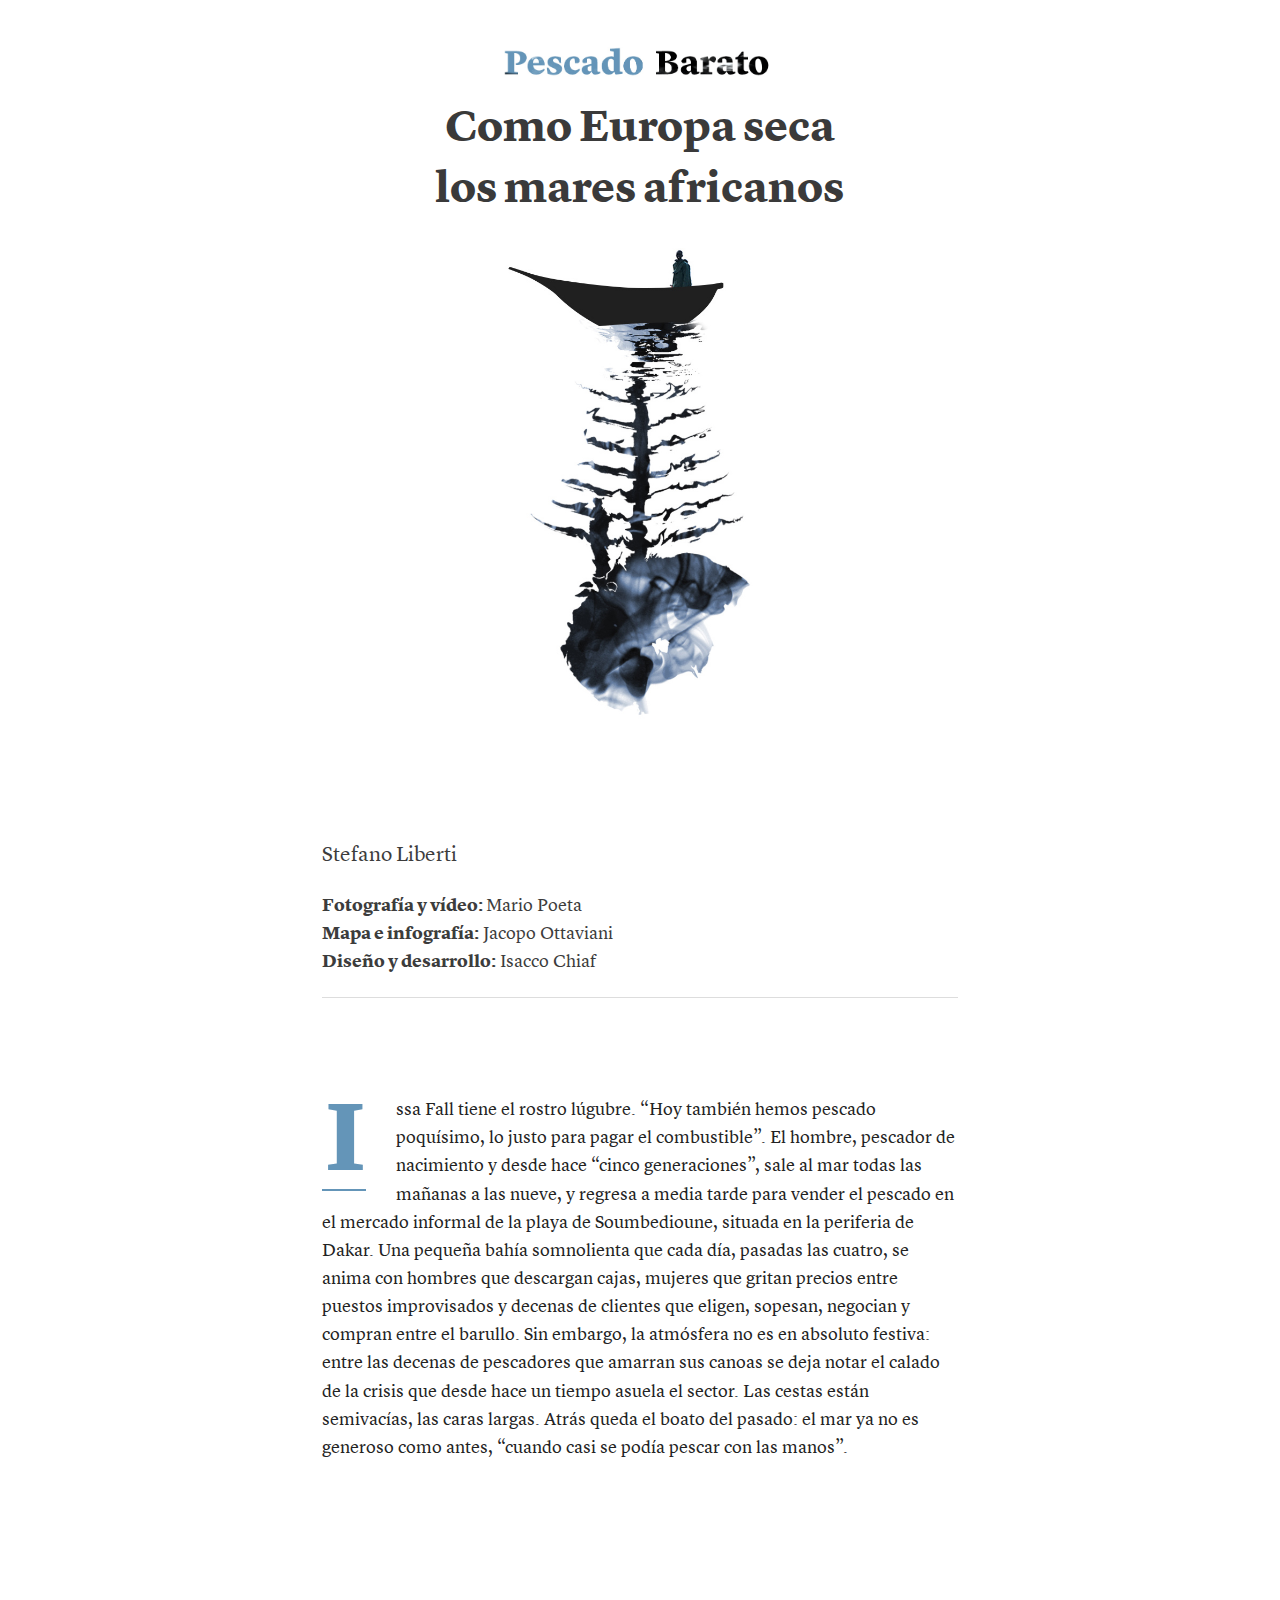
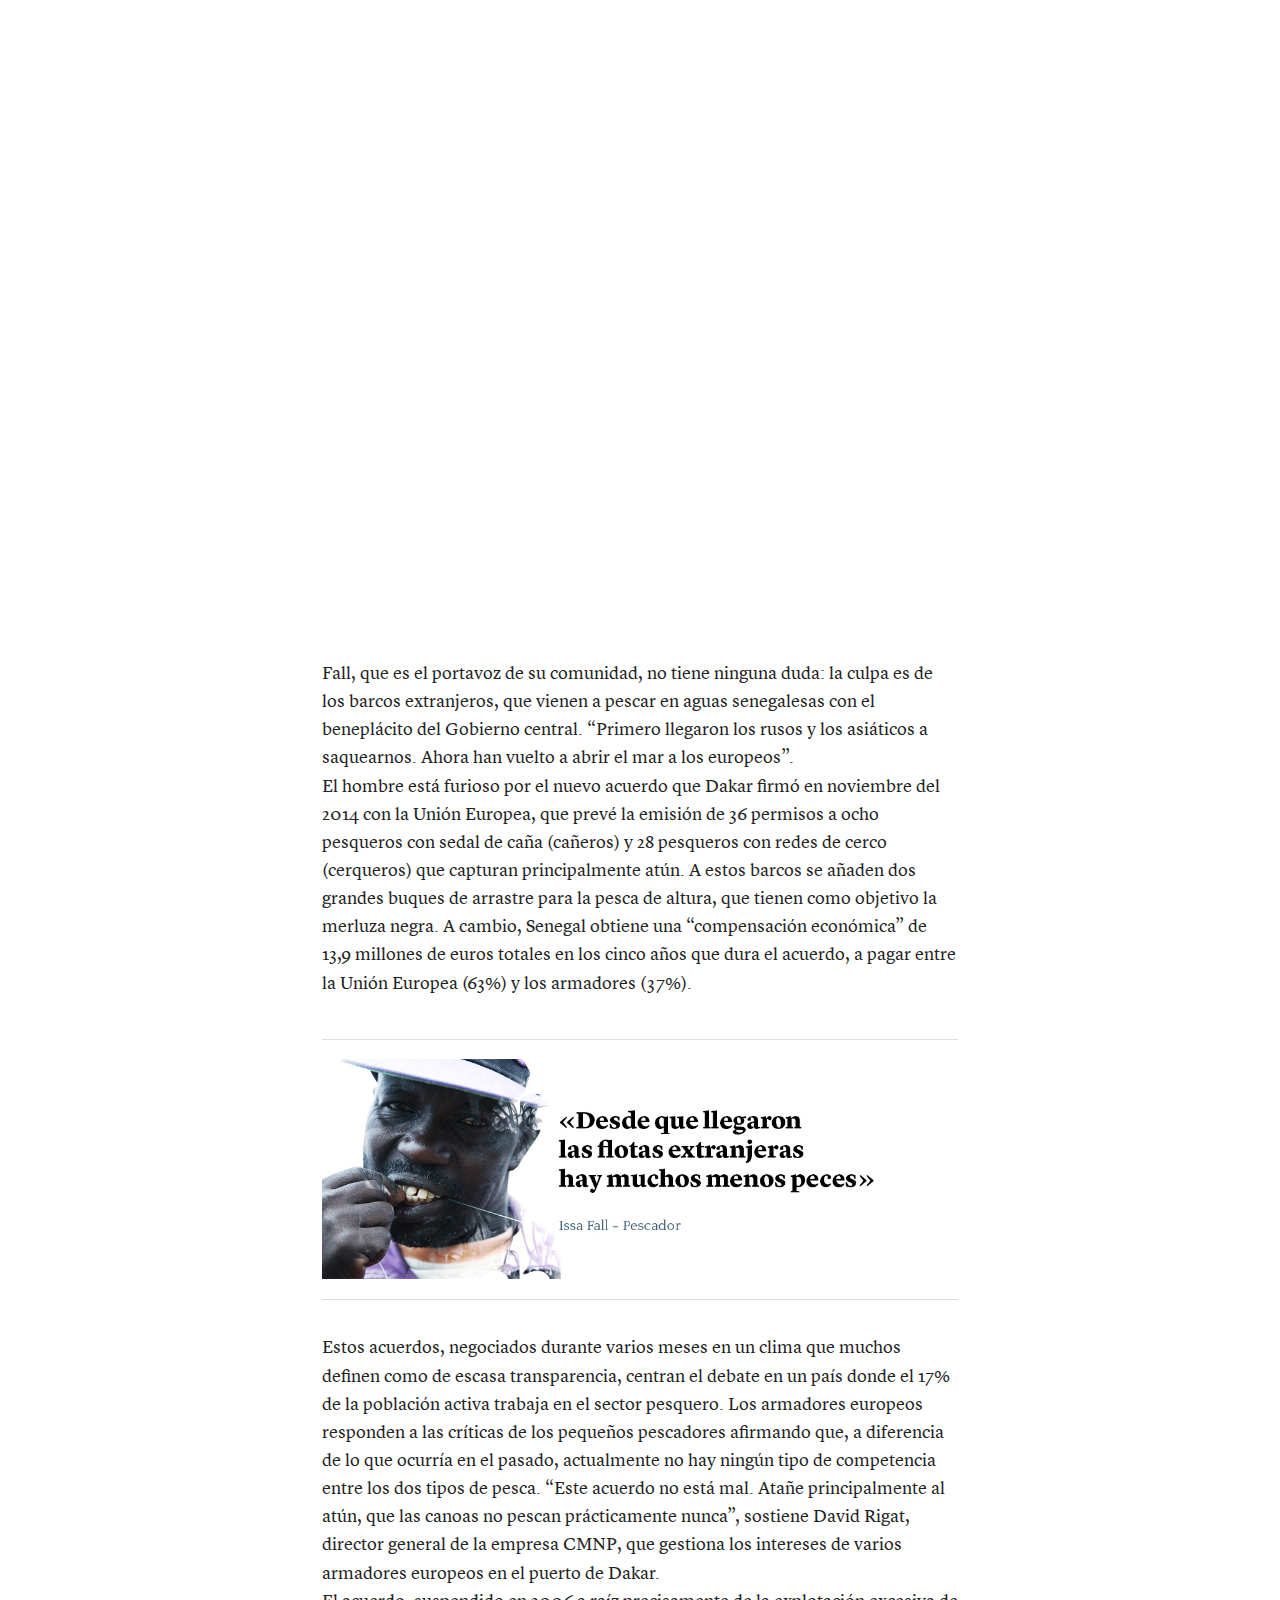
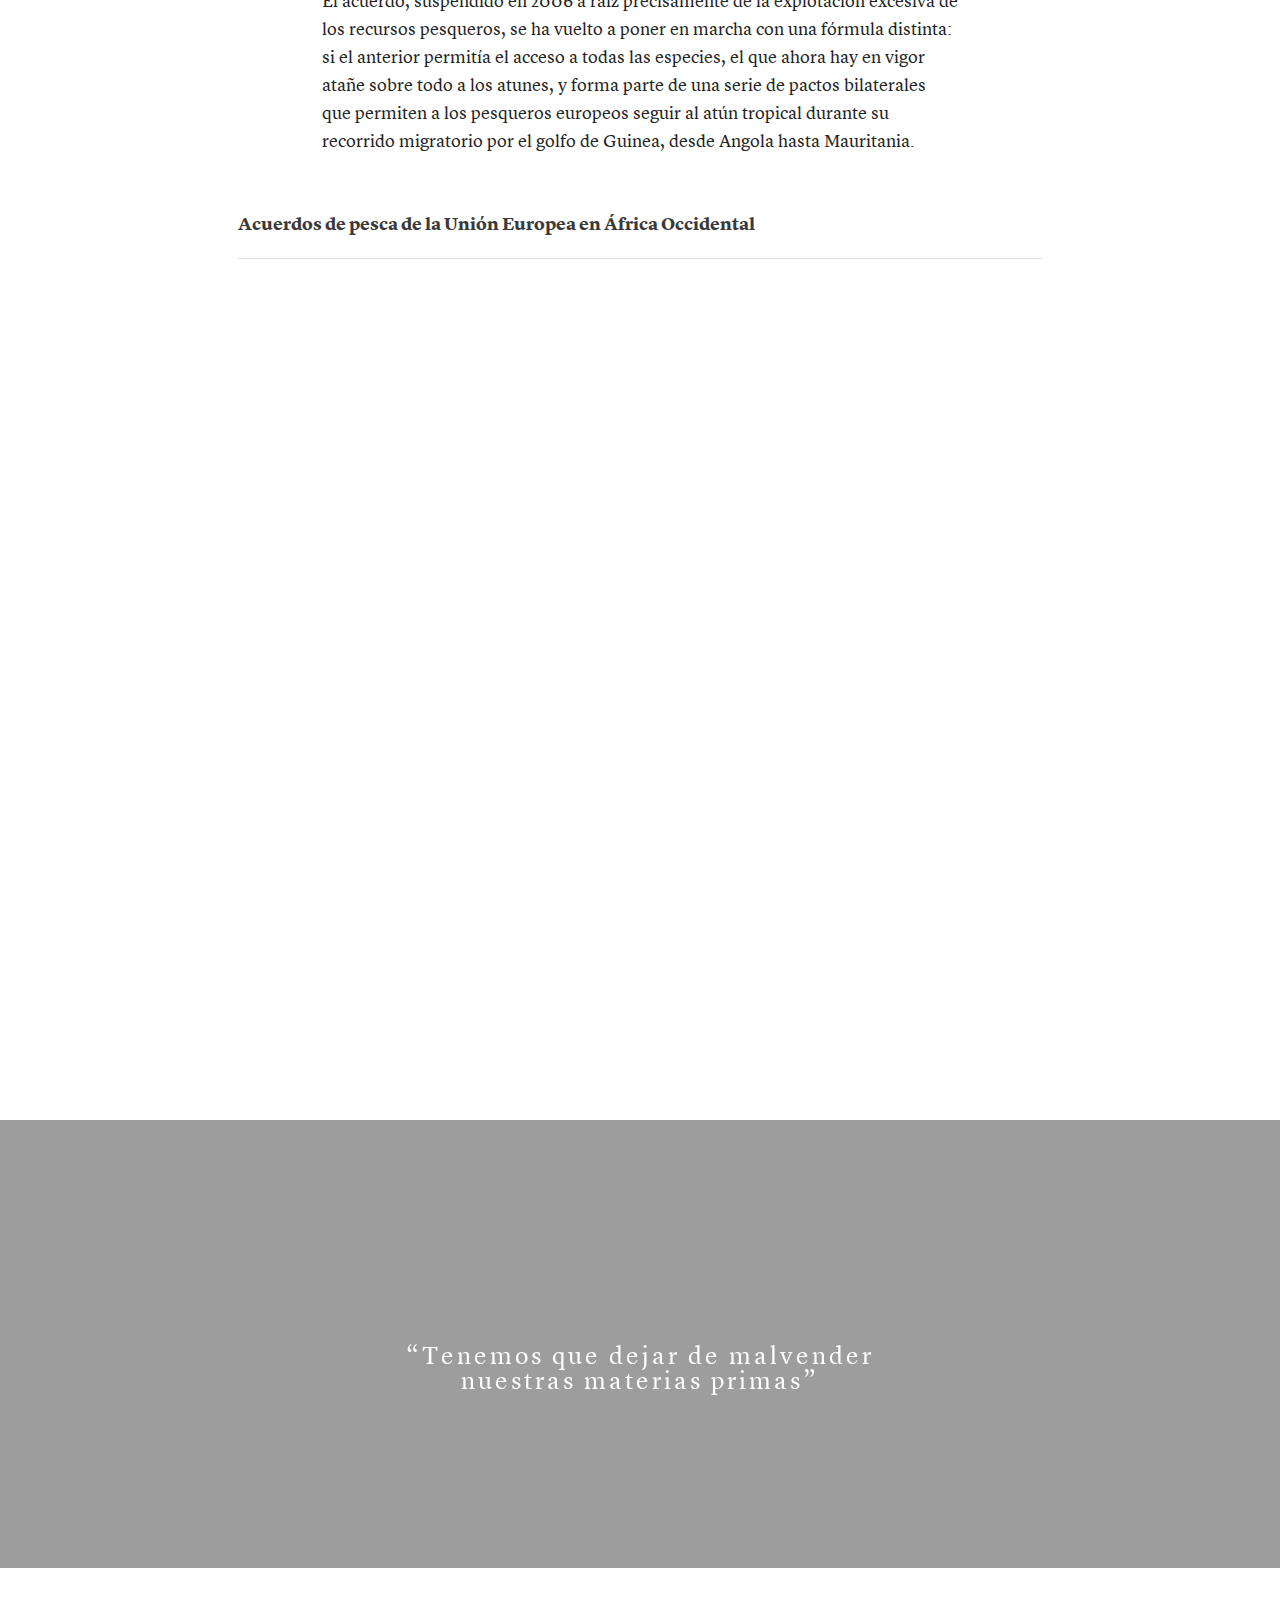
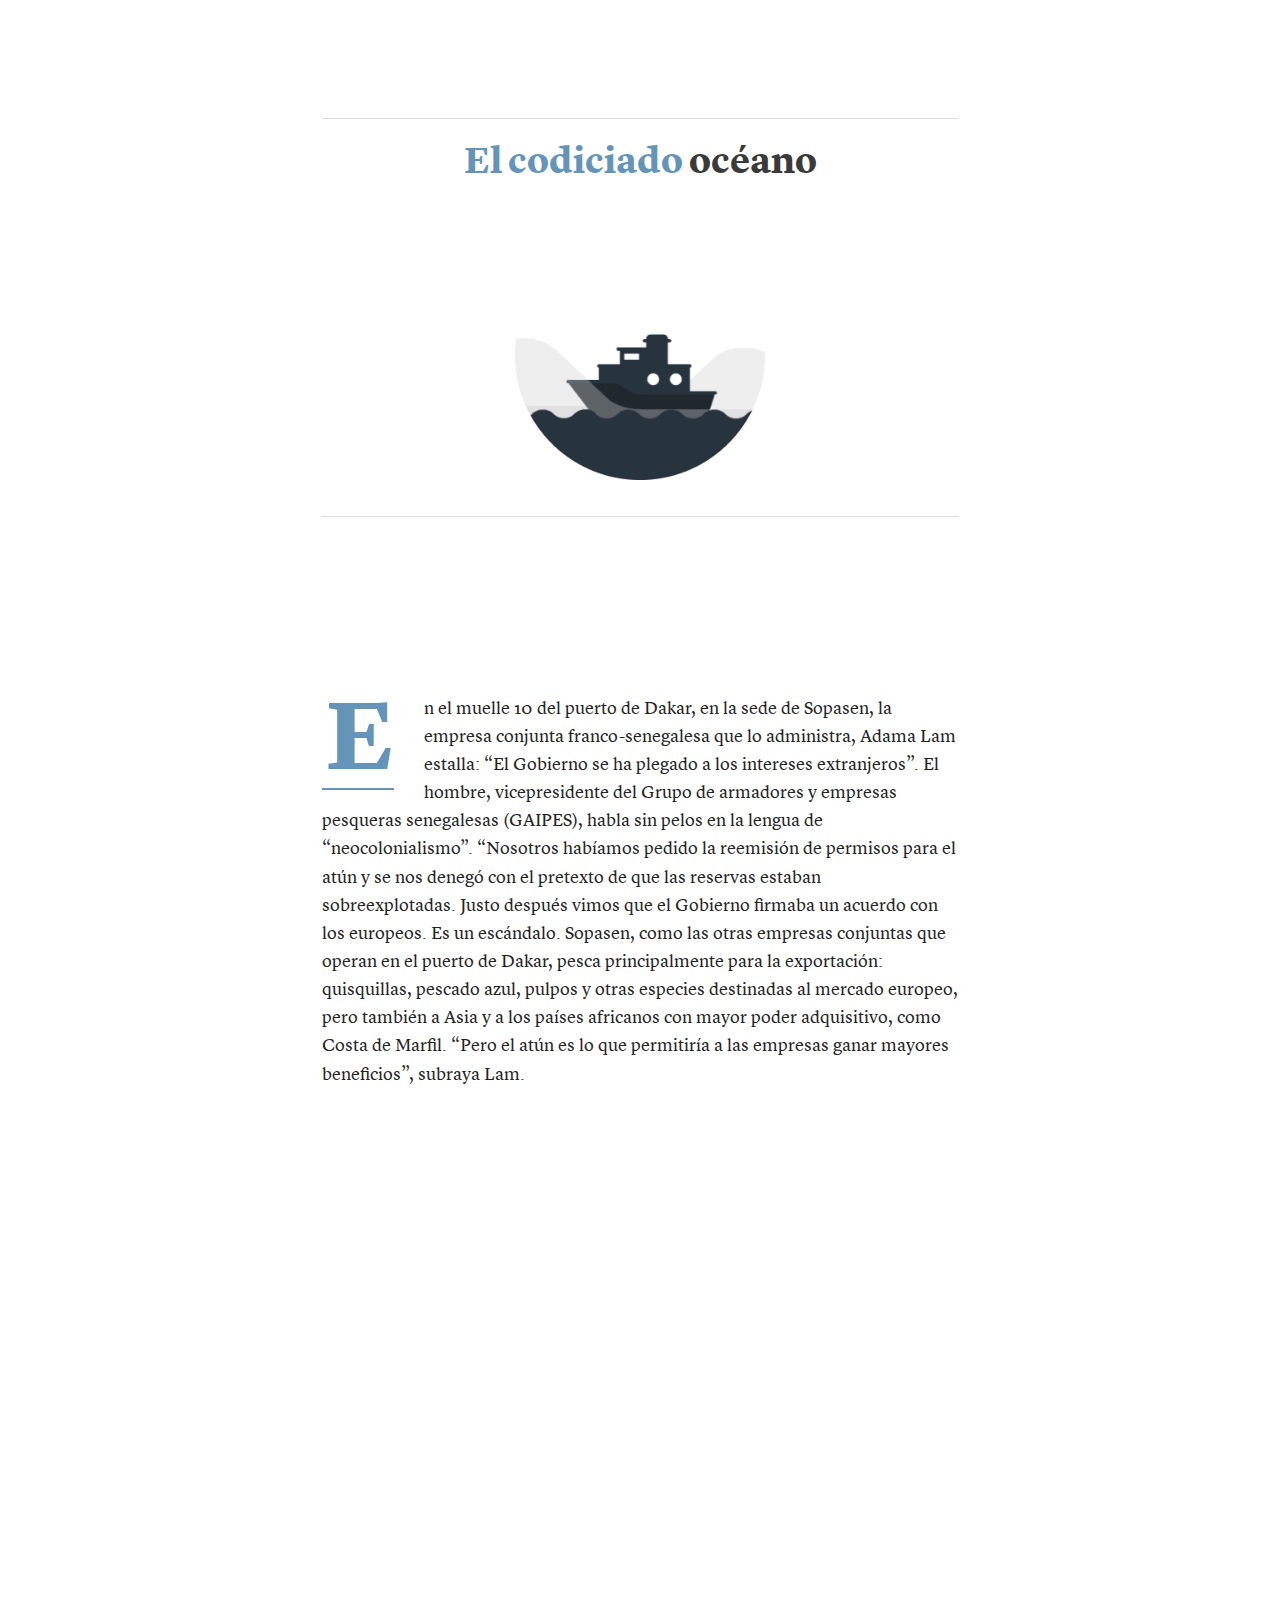
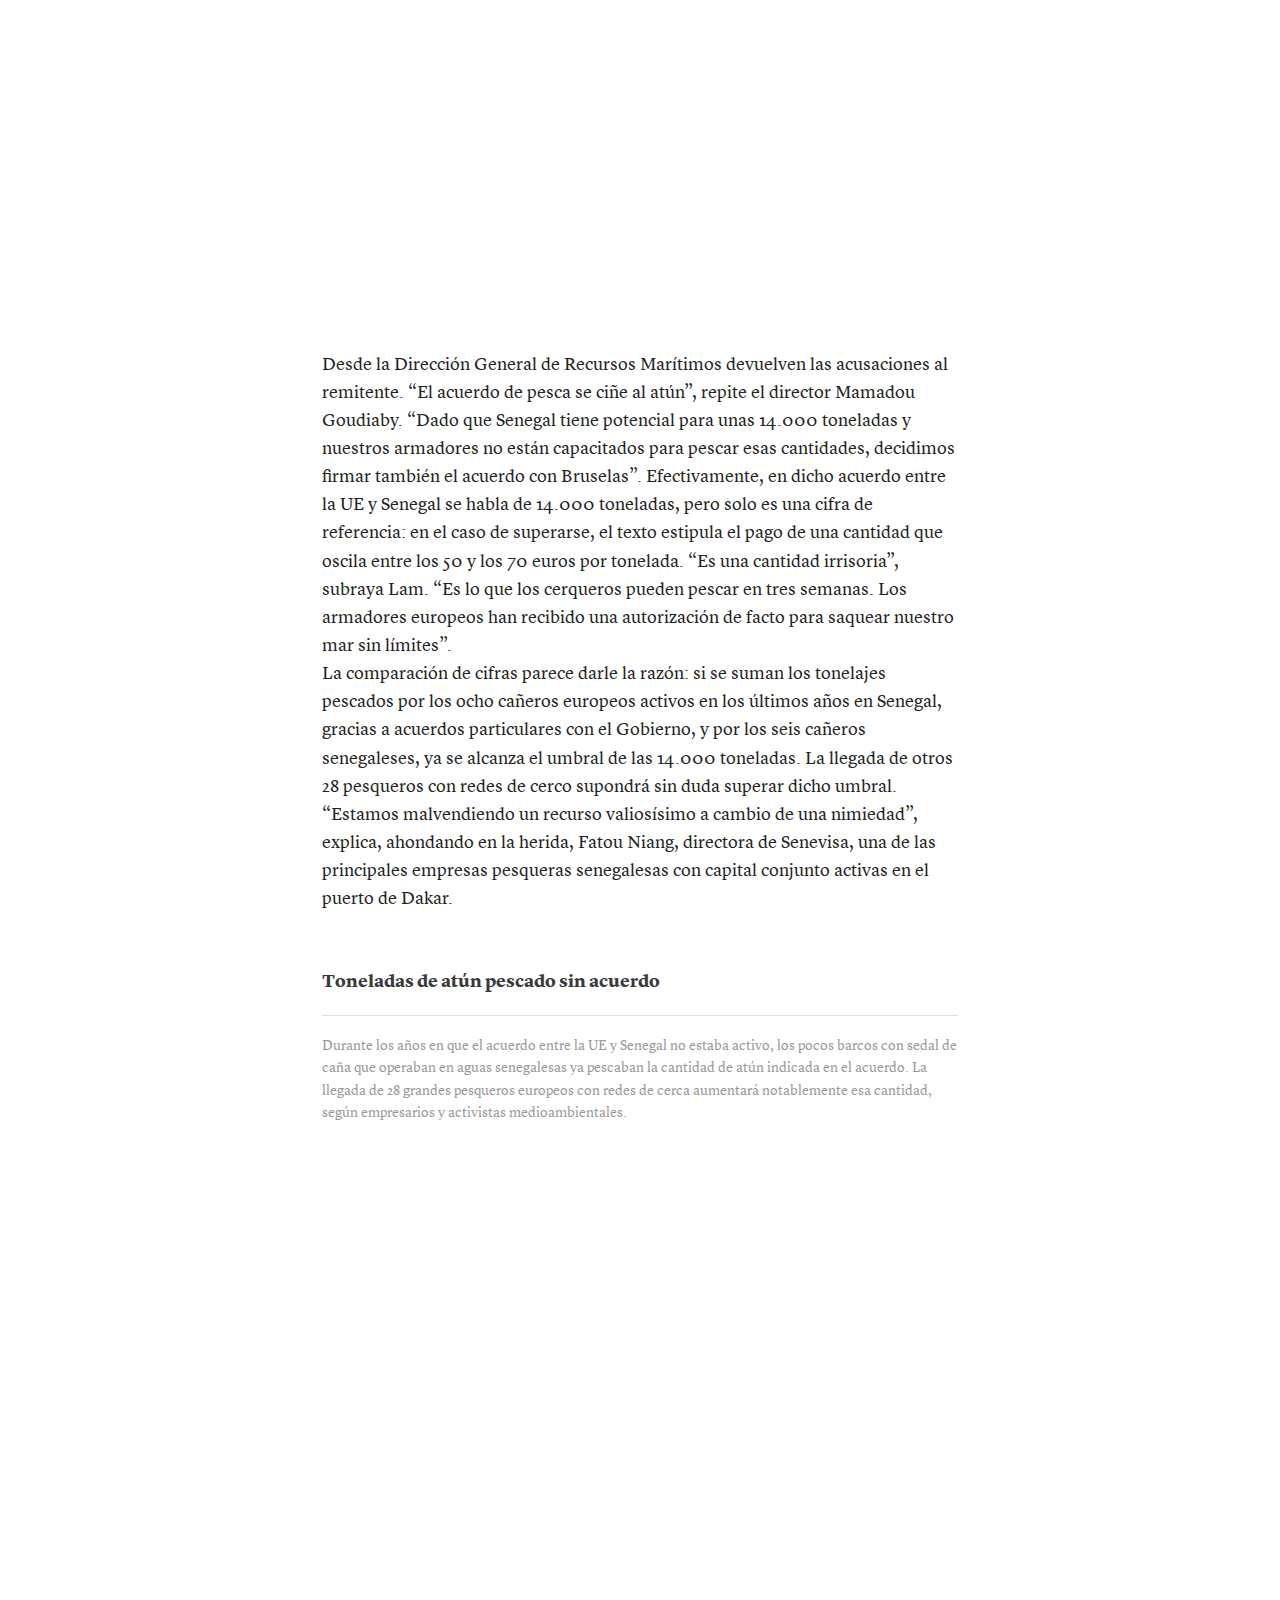
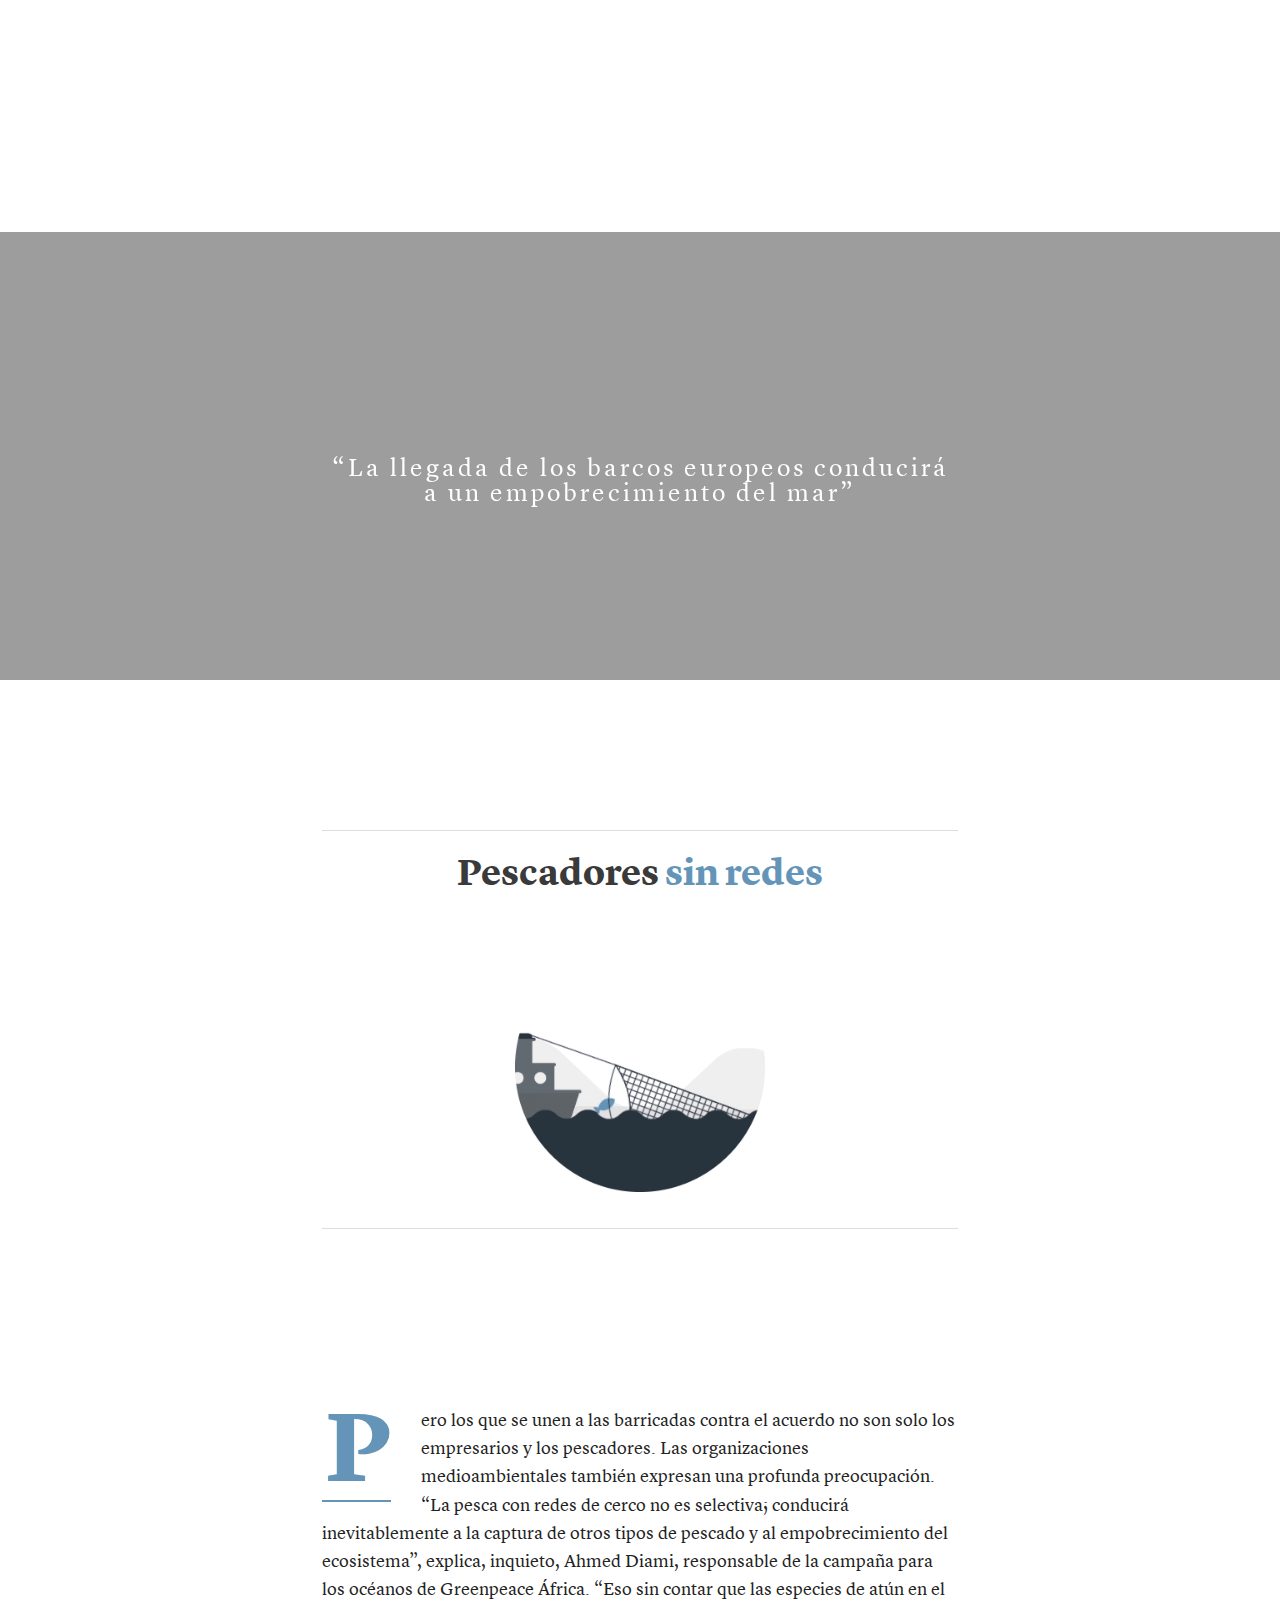
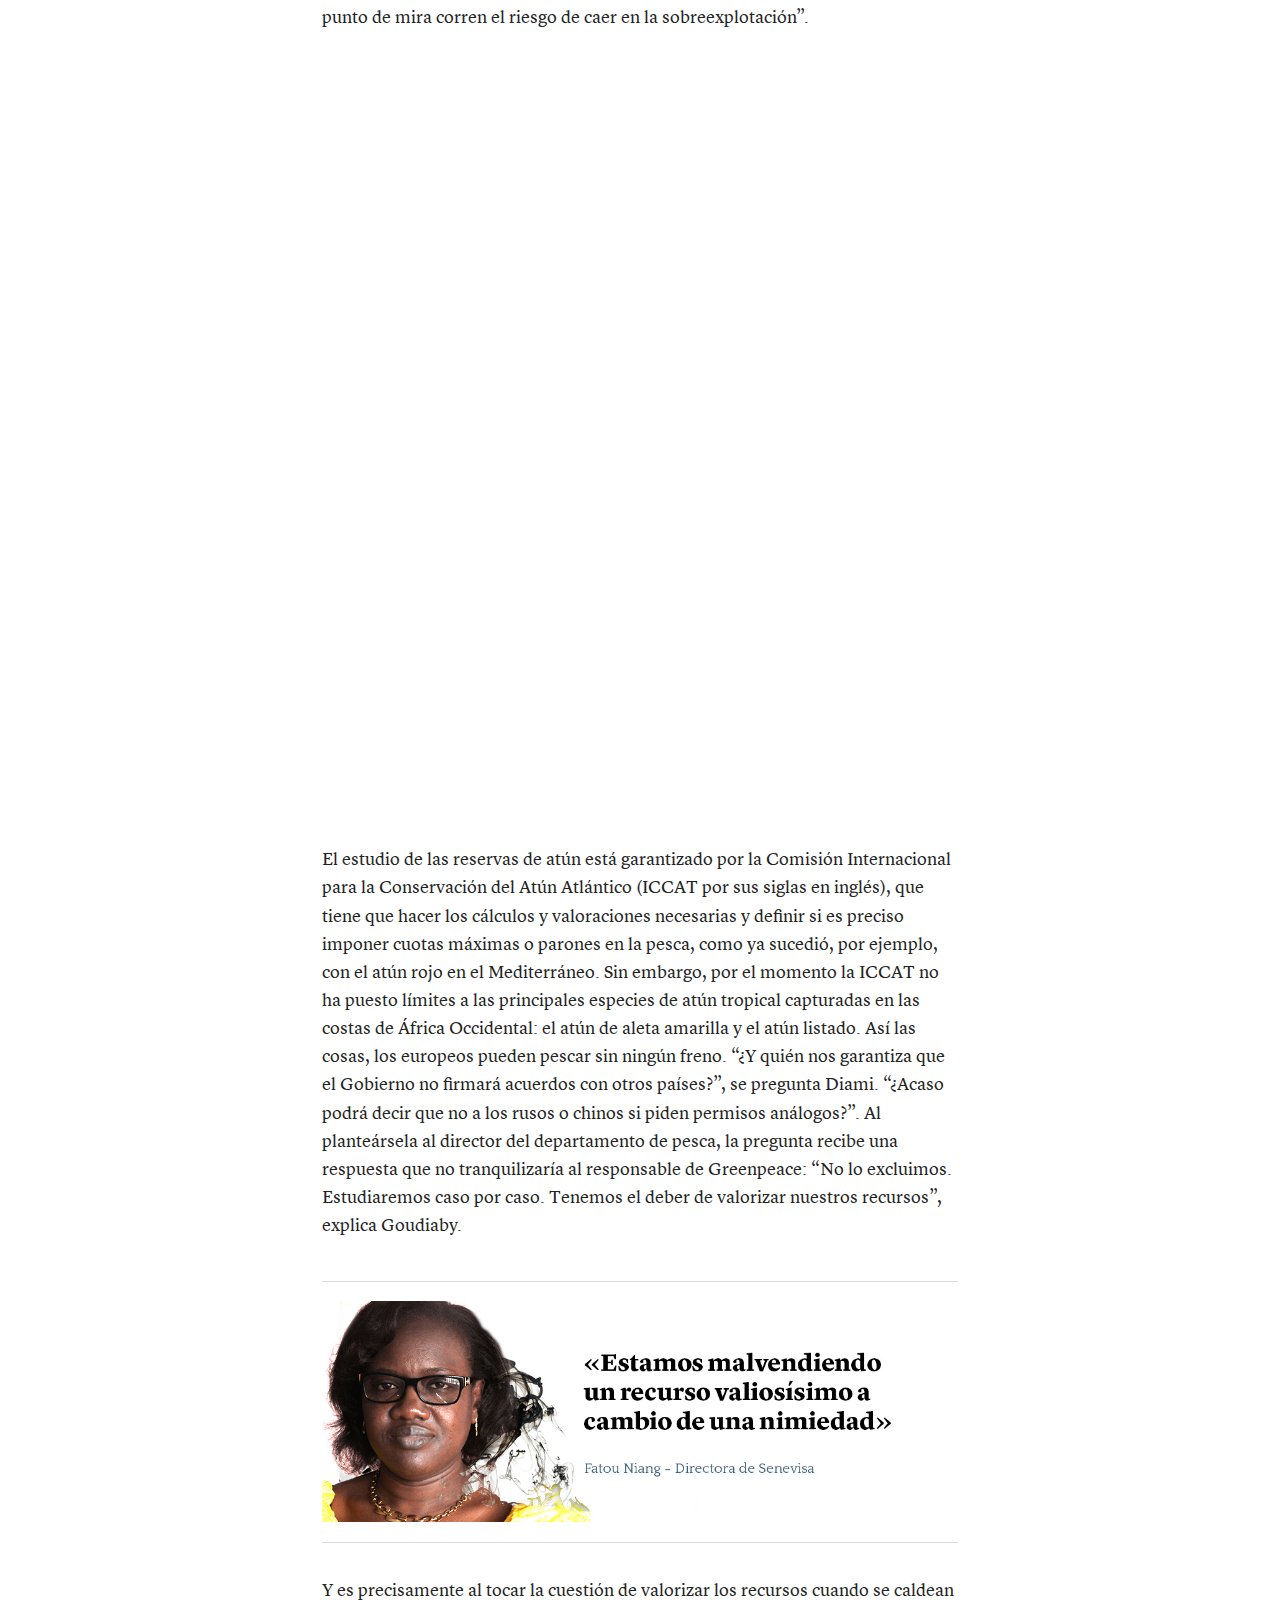
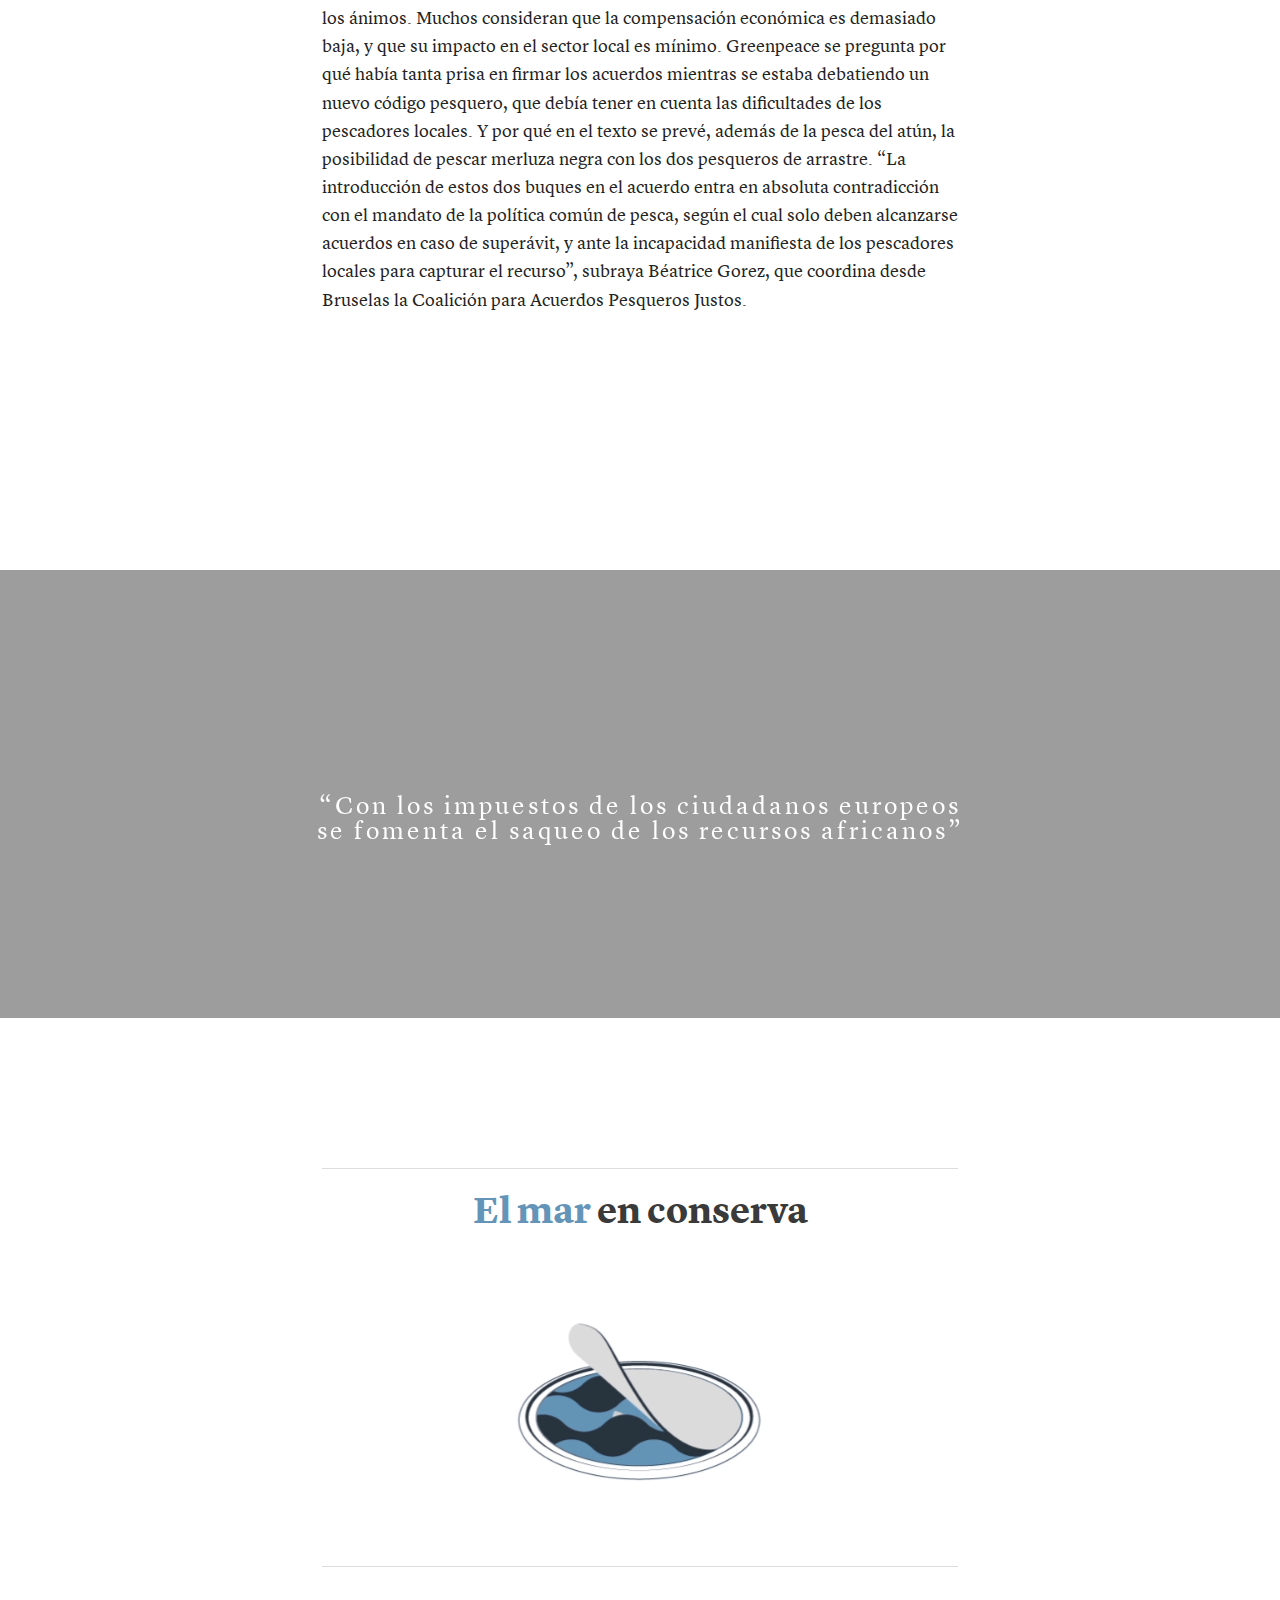
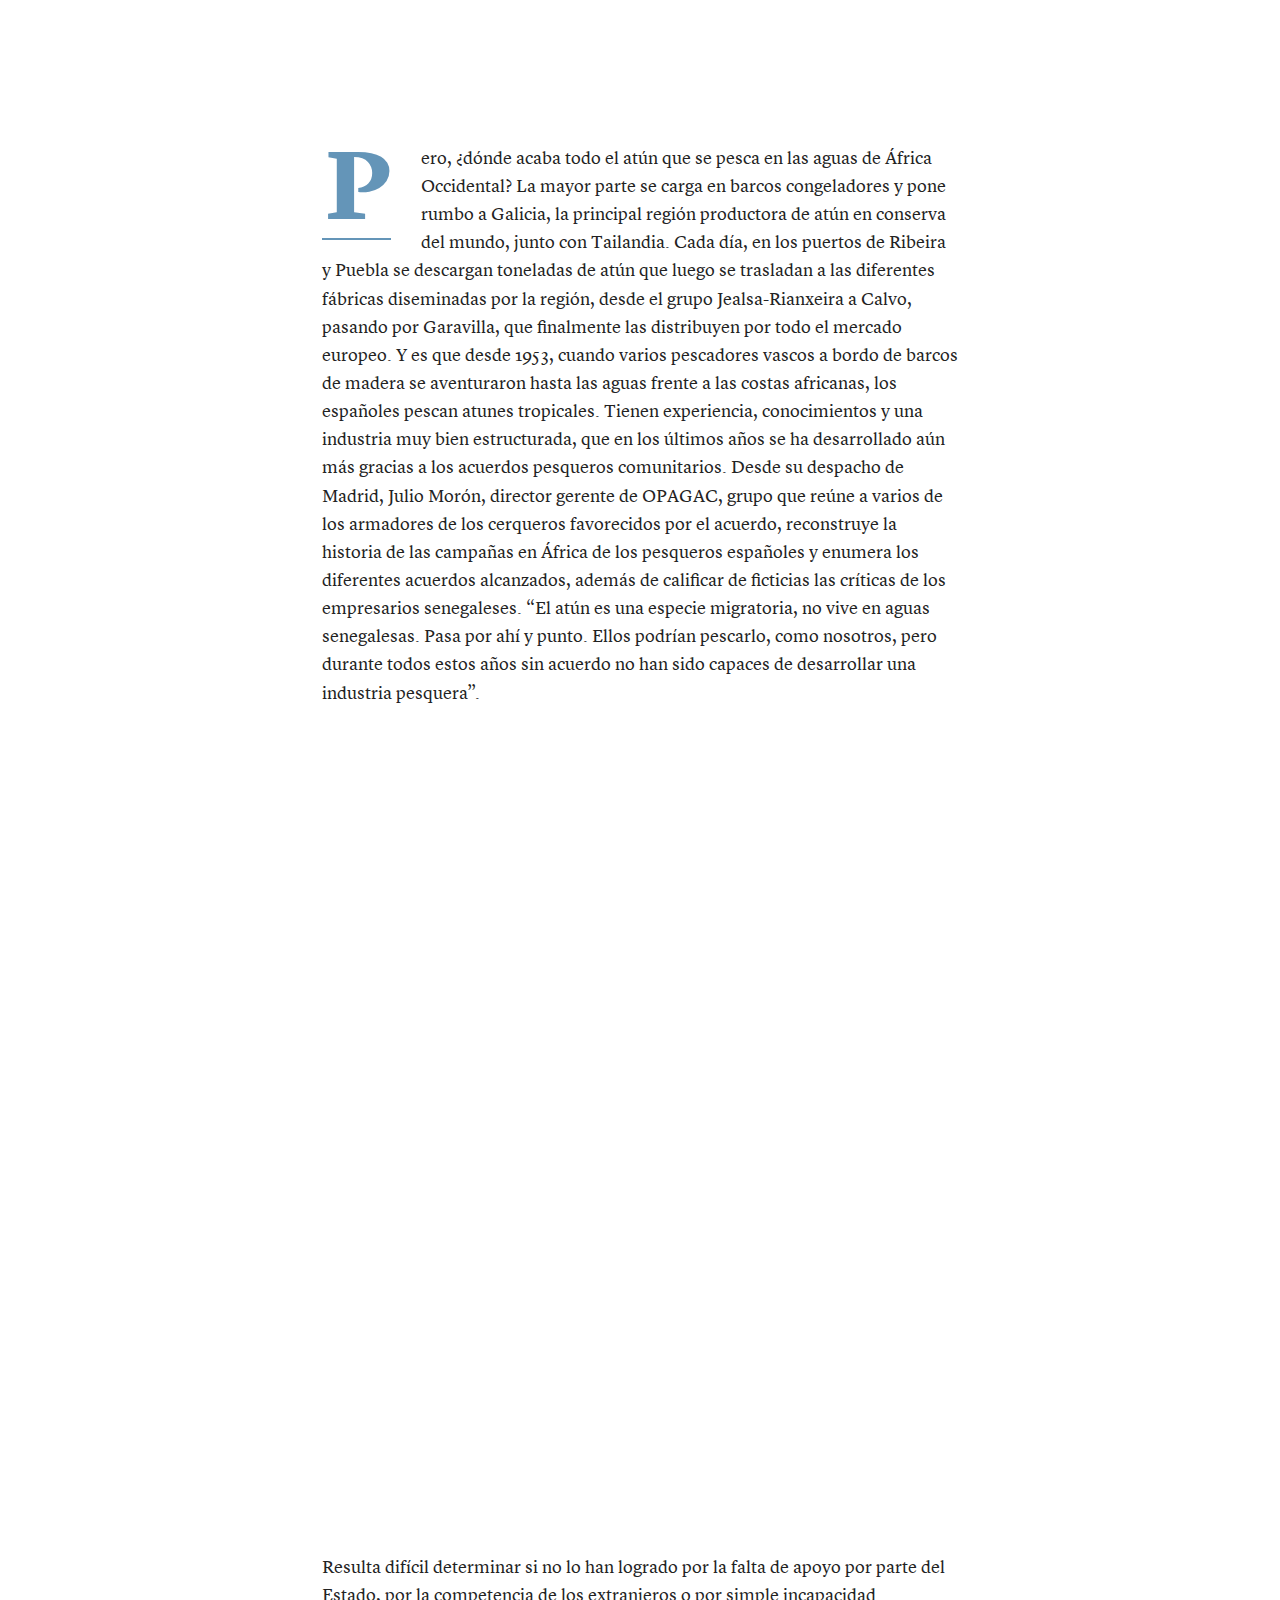
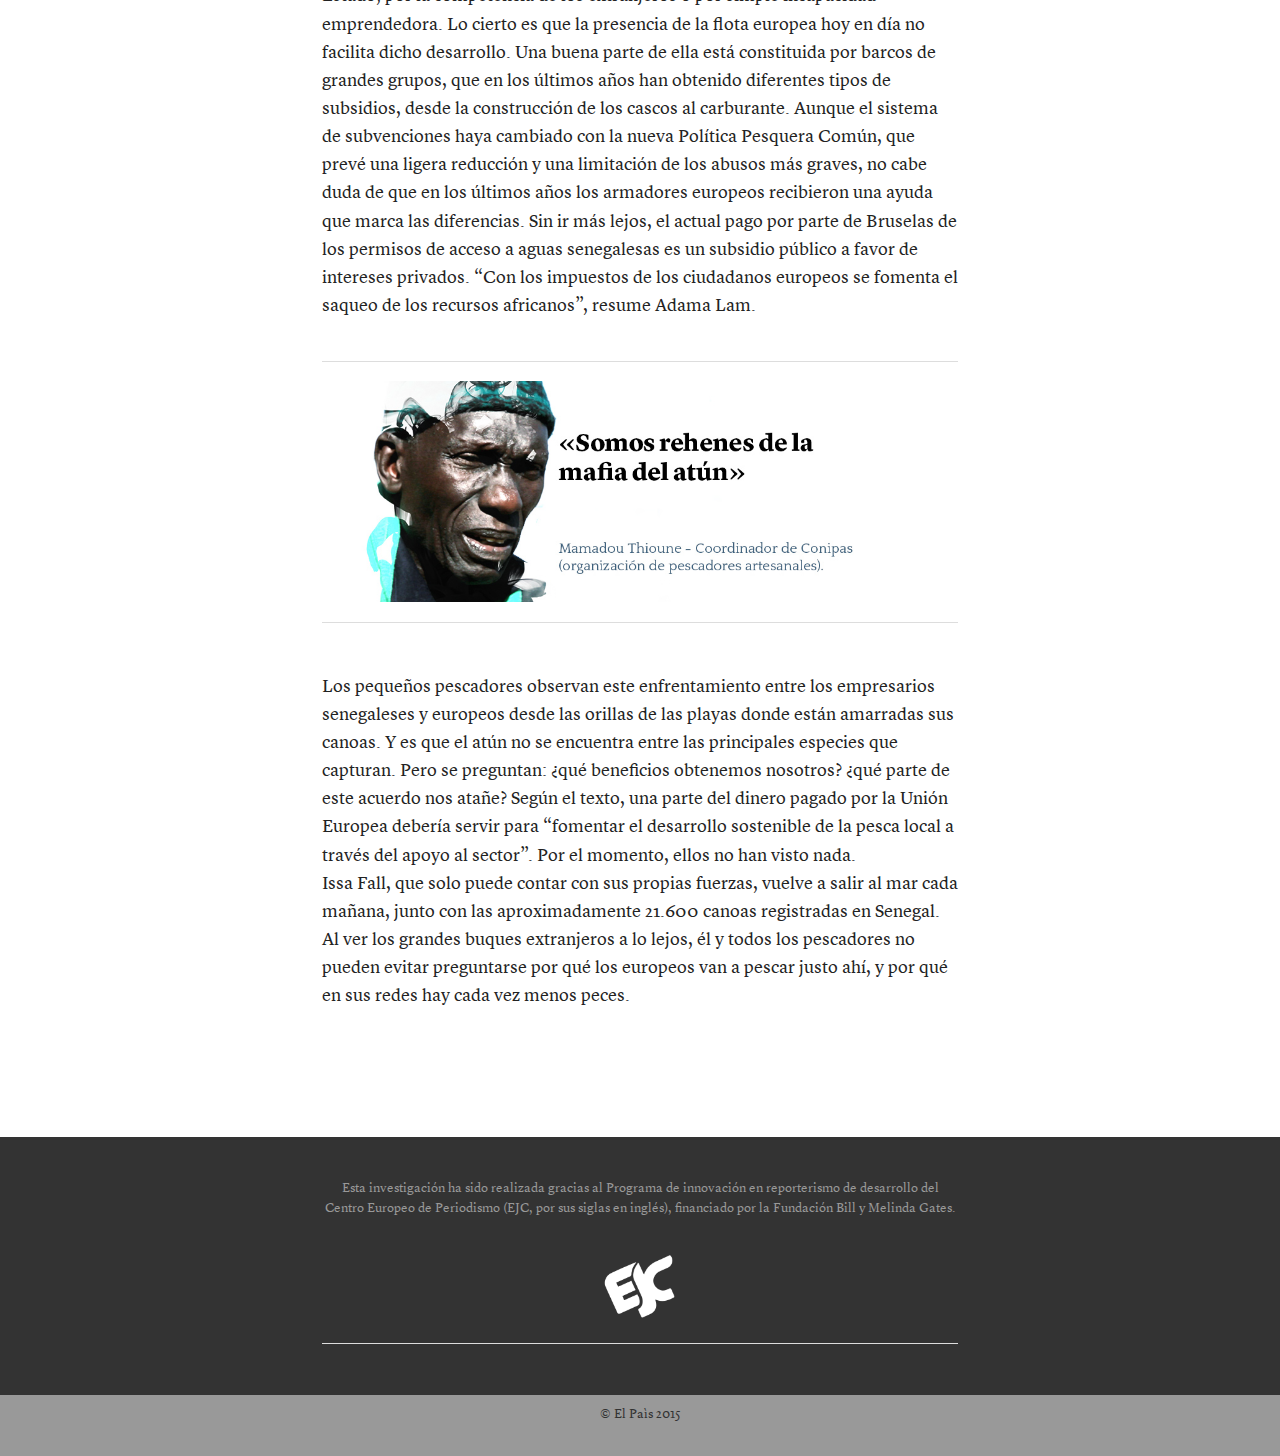
==== commit f98a6170: "dsa" ====
--- a/esp/index.html
+++ b/esp/index.html
@@ -20,11 +20,11 @@
     <title>Fish for Cheap</title>
     <meta name="Title" content="Fish for Cheap" />
     <meta name="og:title" content="Fish for Cheap" />
-    <meta name="description" content="Gli accordi di pesca dell'Unione Europea in Africa Occidentale sono contestati sia dai pescatori locali che dagli ambientalisti, che li descrivono come neo-coloniali. Guarda il web-doc Fish for Cheap. Come l'Europa prosciuga i mari africani." />
-    <meta name="og:description" content="Gli accordi di pesca dell'Unione Europea in Africa Occidentale sono contestati sia dai pescatori locali che dagli ambientalisti, che li descrivono come neo-coloniali. Guarda il web-doc Fish for Cheap. Come l'Europa prosciuga i mari africani." />
+    <meta name="description" content="Los acuerdos de pesca de la Unión Europea en África Occidental reciben la oposición tanto de los pescadores locales como de los ecologistas, que los describen como neocolonialismo. Aquí puedes ver el especial Pescado Barato. Cómo Europa seca los mares africanos." />
+    <meta name="og:description" content="Los acuerdos de pesca de la Unión Europea en África Occidental reciben la oposición tanto de los pescadores locales como de los ecologistas, que los describen como neocolonialismo. Aquí puedes ver el especial Pescado Barato. Cómo Europa seca los mares africanos." />
     <meta name="og:image" content="http://static.2014.internazionale.it/webdoc/fish/img/fb_poster.jpg" />
     <link rel="image_src" href="http://static.2014.internazionale.it/webdoc/fish/img/fb_poster.jpg" />
-    <meta property="og:url" content="http://www.internazionale.it/webdoc/fish" />
+    <meta property="og:url" content="http://elpais.com/especiales/2015/pesca-europea-en-africa/" />
     <meta name="keywords" content="fish,europe,investigation,journalism,grant,ejc,liberti,auvillain,ottaviani,chiaf">
     <meta name="robots" content="index,follow">
 
@@ -137,9 +137,9 @@
             <div class="row">
                 <div class="medium-8 medium-centered columns">
 
-                    <a id="ref_fb" href="http://www.facebook.com/sharer/sharer.php?s=100&amp;p[url]=http://www.internazionale.it/webdoc/fish/index.html&amp;p[images][0]=http://static.2014.internazionale.it/webdoc/fish/img/fb_poster.jpg&amp;p[title]=Creating Custom share buttons: Facebook, Twitter, Google+&amp;p[summary]=Build your custom share buttons from normal images with examples on each button" onclick="javascript:window.open(this.href, '', 'menubar=no,toolbar=no,resizable=no,scrollbars=no,height=400,width=600'); return false;">
+                    <a id="ref_fb" href="http://www.facebook.com/sharer/sharer.php?s=100&amp;p[url]=http://elpais.com/especiales/2015/pesca-europea-en-africa/&amp;p[images][0]=http://static.2014.internazionale.it/webdoc/fish/img/fb_poster.jpg&amp;p[title]=Creating Custom share buttons: Facebook, Twitter, Google+&amp;p[summary]=Build your custom share buttons from normal images with examples on each button" onclick="javascript:window.open(this.href, '', 'menubar=no,toolbar=no,resizable=no,scrollbars=no,height=400,width=600'); return false;">
                         <img src="img/social_fb_w.png" width="25"> </a>
-                    <a id="ref_tw" href="http://twitter.com/home?status=Fish for Cheap. Come l'Europa prosciuga i mari africani Guarda il web documentario http://www.internazionale.it/webdoc/fish %23Fish4Cheap su @Internazionale" onclick="javascript:window.open(this.href, '', 'menubar=no,toolbar=no,resizable=no,scrollbars=no,height=400,width=600');return false;">
+                    <a id="ref_tw" href="http://twitter.com/home?status=Pescado barato. Cómo Europa seca los mares africanos. Mira el especial: http://elpais.com/especiales/2015/pesca-europea-en-africa/ %23PescadoBarato vía @Planeta_futuro" onclick="javascript:window.open(this.href, '', 'menubar=no,toolbar=no,resizable=no,scrollbars=no,height=400,width=600');return false;">
                         <img src="img/social_tw_w.png" width="25"> </a>
 
 
@@ -157,13 +157,13 @@
                 <div class="medium-8 medium-centered columns">
                     <p>Un'inchiesta di <a href="https://twitter.com/abutiago" target="_blank">Stefano Liberti</a> realizzata grazie a The Innovation in Development Reporting Grant Programme dello European Journalism Center (EJC), finanziato dalla Bill e Melinda Gates Foundation.
                         <br />
-                        <br /> Fotografie e video: Mario Poeta
-                        <br /> Mappe e infografiche: <a href="http://twitter.com/JacopoOttaviani" target="_blank"> Jacopo Ottaviani</a>
-                        <br /> Design e sviluppo: <a href="http://isaccochiaf.me" target="_blank">Isacco Chiaf</a>
+                        <br /> Fotografía y vídeo: Mario Poeta
+                        <br /> Mapa e infografía: <a href="http://twitter.com/JacopoOttaviani" target="_blank"> Jacopo Ottaviani</a>
+                        <br /> Diseño y desarrollo: <a href="http://isaccochiaf.me" target="_blank">Isacco Chiaf</a> Edición: Planeta Futuro
                     </p>
 
                     <hr>
-                    <p>Si ringrazia Greenpeace per le immagini della pesca di tonno in alto mare.</p>
+                    <p>Con agradecimientos a Greenpeace por las imágenes de la pesca de atún en alta mar.</p>
                 </div>
 
                 <br />
@@ -199,10 +199,10 @@
 
 
 
-            <a id="ref_fb" href="http://www.facebook.com/sharer/sharer.php?s=100&amp;p[url]=http://www.internazionale.it/webdoc/fish/index.html&amp;p[images][0]=http://static.2014.internazionale.it/webdoc/fish/img/fb_poster.jpg&amp;p[title]=Creating Custom share buttons: Facebook, Twitter, Google+&amp;p[summary]=Build your custom share buttons from normal images with examples on each button" onclick="javascript:window.open(this.href, '', 'menubar=no,toolbar=no,resizable=no,scrollbars=no,height=400,width=600'); return false;">
+            <a id="ref_fb" href="http://www.facebook.com/sharer/sharer.php?s=100&amp;p[url]=http://elpais.com/especiales/2015/pesca-europea-en-africa/&amp;p[images][0]=http://static.2014.internazionale.it/webdoc/fish/img/fb_poster.jpg&amp;p[title]=Creating Custom share buttons: Facebook, Twitter, Google+&amp;p[summary]=Build your custom share buttons from normal images with examples on each button" onclick="javascript:window.open(this.href, '', 'menubar=no,toolbar=no,resizable=no,scrollbars=no,height=400,width=600'); return false;">
                 <img src="img/social_fb_w.png" width="25"> </a>
 
-            <a id="ref_tw" href="http://twitter.com/home?status=Fish for Cheap. Come l'Europa prosciuga i mari africani Guarda il web documentario http://www.internazionale.it/webdoc/fish %23Fish4Cheap su @Internazionale" onclick="javascript:window.open(this.href, '', 'menubar=no,toolbar=no,resizable=no,scrollbars=no,height=400,width=600');return false;">
+            <a id="ref_tw" href="http://twitter.com/home?status=Pescado barato. Cómo Europa seca los mares africanos. Mira el especial: http://elpais.com/especiales/2015/pesca-europea-en-africa/ %23PescadoBarato vía @Planeta_futuro" onclick="javascript:window.open(this.href, '', 'menubar=no,toolbar=no,resizable=no,scrollbars=no,height=400,width=600');return false;">
                 <img src="img/social_tw.png" onmouseover="this.src='img/social_tw_h.png';" onmouseout="this.src='img/social_tw.png';" width="25"> </a>
 
 
@@ -250,11 +250,11 @@
                     <br />
                 </p>
                 <p id="small-text-name">
-                    <b>Fotografie e video:</b> Mario Poeta
-                    <br />
-                    <b>Mappe e infografiche:</b> Jacopo Ottaviani
-                    <br />
-                    <b>Design e sviluppo:</b> Isacco Chiaf
+                    <b>Fotografía y vídeo: </b> Mario Poeta
+                    <br />
+                    <b>Mapa e infografía:</b> Jacopo Ottaviani
+                    <br />
+                    <b>Diseño y desarrollo:</b> Isacco Chiaf
 
                 </p>
                 <hr>
@@ -345,11 +345,11 @@
 
         <div class="row">
             <div class="medium-10 medium-centered columns">
-                <h5>Accordi di pesca dell'Unione Europea in Africa Occidentale</h5>
+                <h5>Acuerdos de pesca de la Unión Europea en África Occidental</h5>
                 <hr>
 
                 <!-----------------------------------------------------------------------     MAPPA  -------------------- -->
-                <iframe class="hide-for-small" width='100%' height='580' frameborder='0' src='https://internazionale.cartodb.com/viz/8a25f284-56e1-11e5-be3b-0e9d821ea90d/embed_map' allowfullscreen webkitallowfullscreen mozallowfullscreen oallowfullscreen msallowfullscreen></iframe>
+                <iframe class="hide-for-small" width='100%' height='580' frameborder='0' src='https://jackottaviani.cartodb.com/viz/8613c15a-5abd-11e5-8941-0e018d66dc29/embed_map' allowfullscreen webkitallowfullscreen mozallowfullscreen oallowfullscreen msallowfullscreen></iframe>
                 <!-----------------------------------------------------------------------     MAPPA  -------------------- -->
 
                 <img class="show-for-small-only" src="img/map_mobile.jpg">
@@ -814,7 +814,7 @@
                     <br />
                     <br />
                     <center>
-                        <p>Quest'inchiesta è stata realizzata grazie a The Innovation in Development Reporting Grant Programme dello European Journalism Center (EJC), finanziato dalla Bill e Melinda Gates Foundation</p>
+                        <p>Esta investigación ha sido realizada gracias al Programa de innovación en reporterismo de desarrollo del Centro Europeo de Periodismo (EJC, por sus siglas en inglés), financiado por la Fundación Bill y Melinda Gates.</p>
                     </center>
                     <center><img src="img/footer_ejclogo.png" width="80px"></center>
                     <hr>
@@ -830,7 +830,7 @@
             <div class="row">
                 <div class="medium-8 medium-centered columns">
                     <center>
-                        <p style="color:#333;">© Internazionale 2015</p>
+                        <p style="color:#333;">© El Paìs 2015</p>
                     </center>
                 </div>
             </div>
